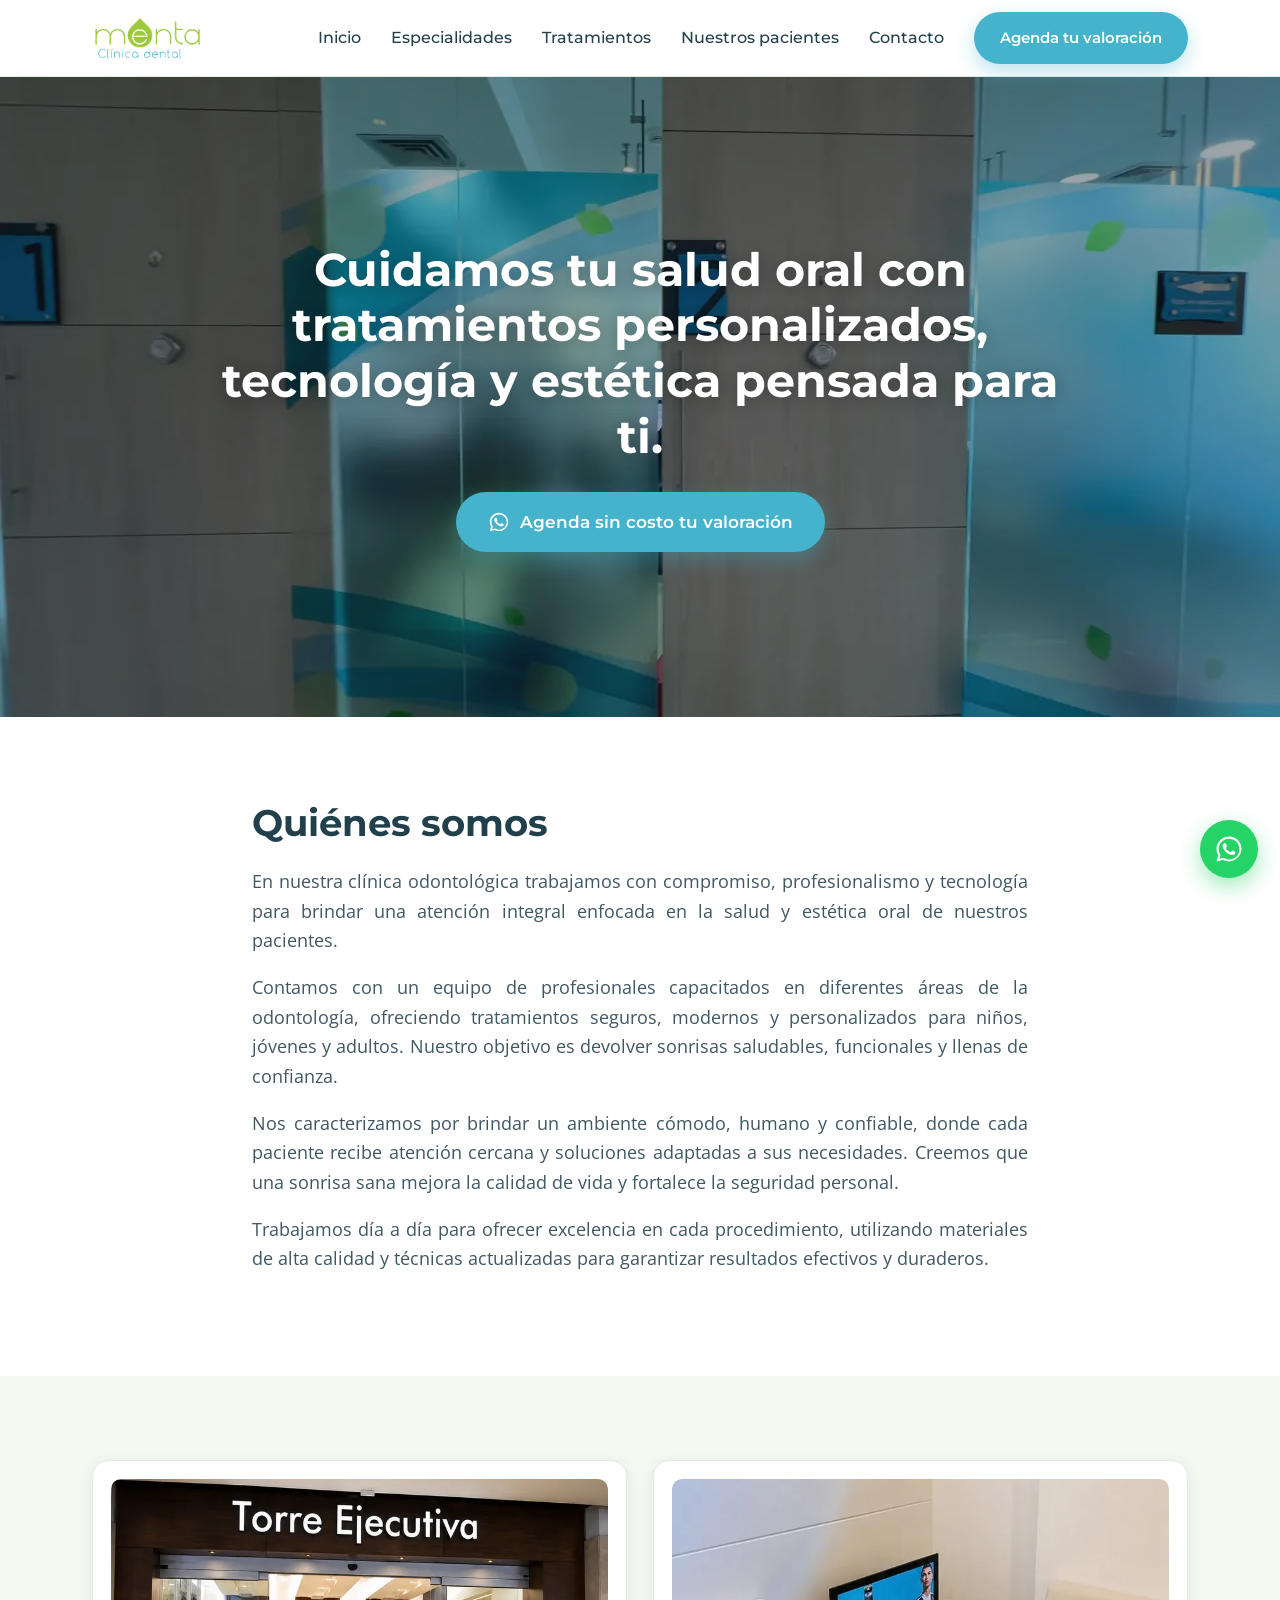
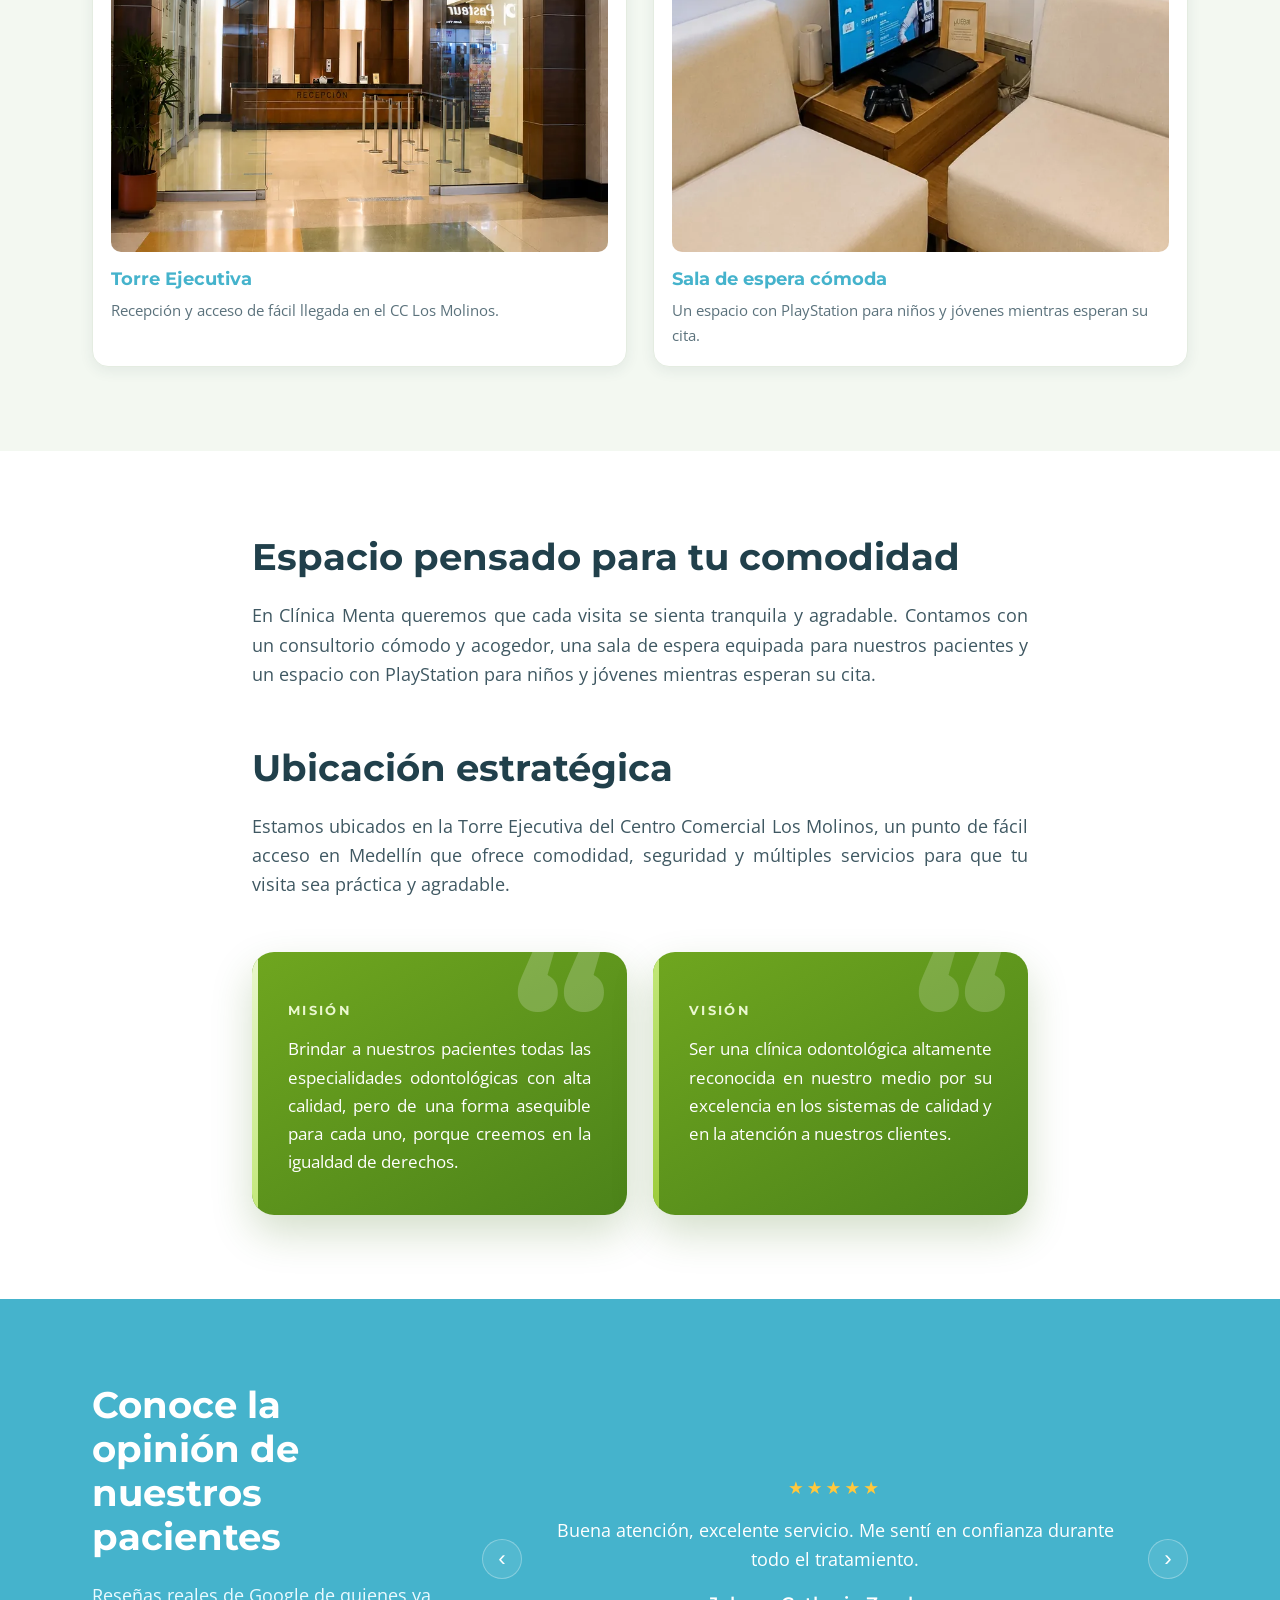
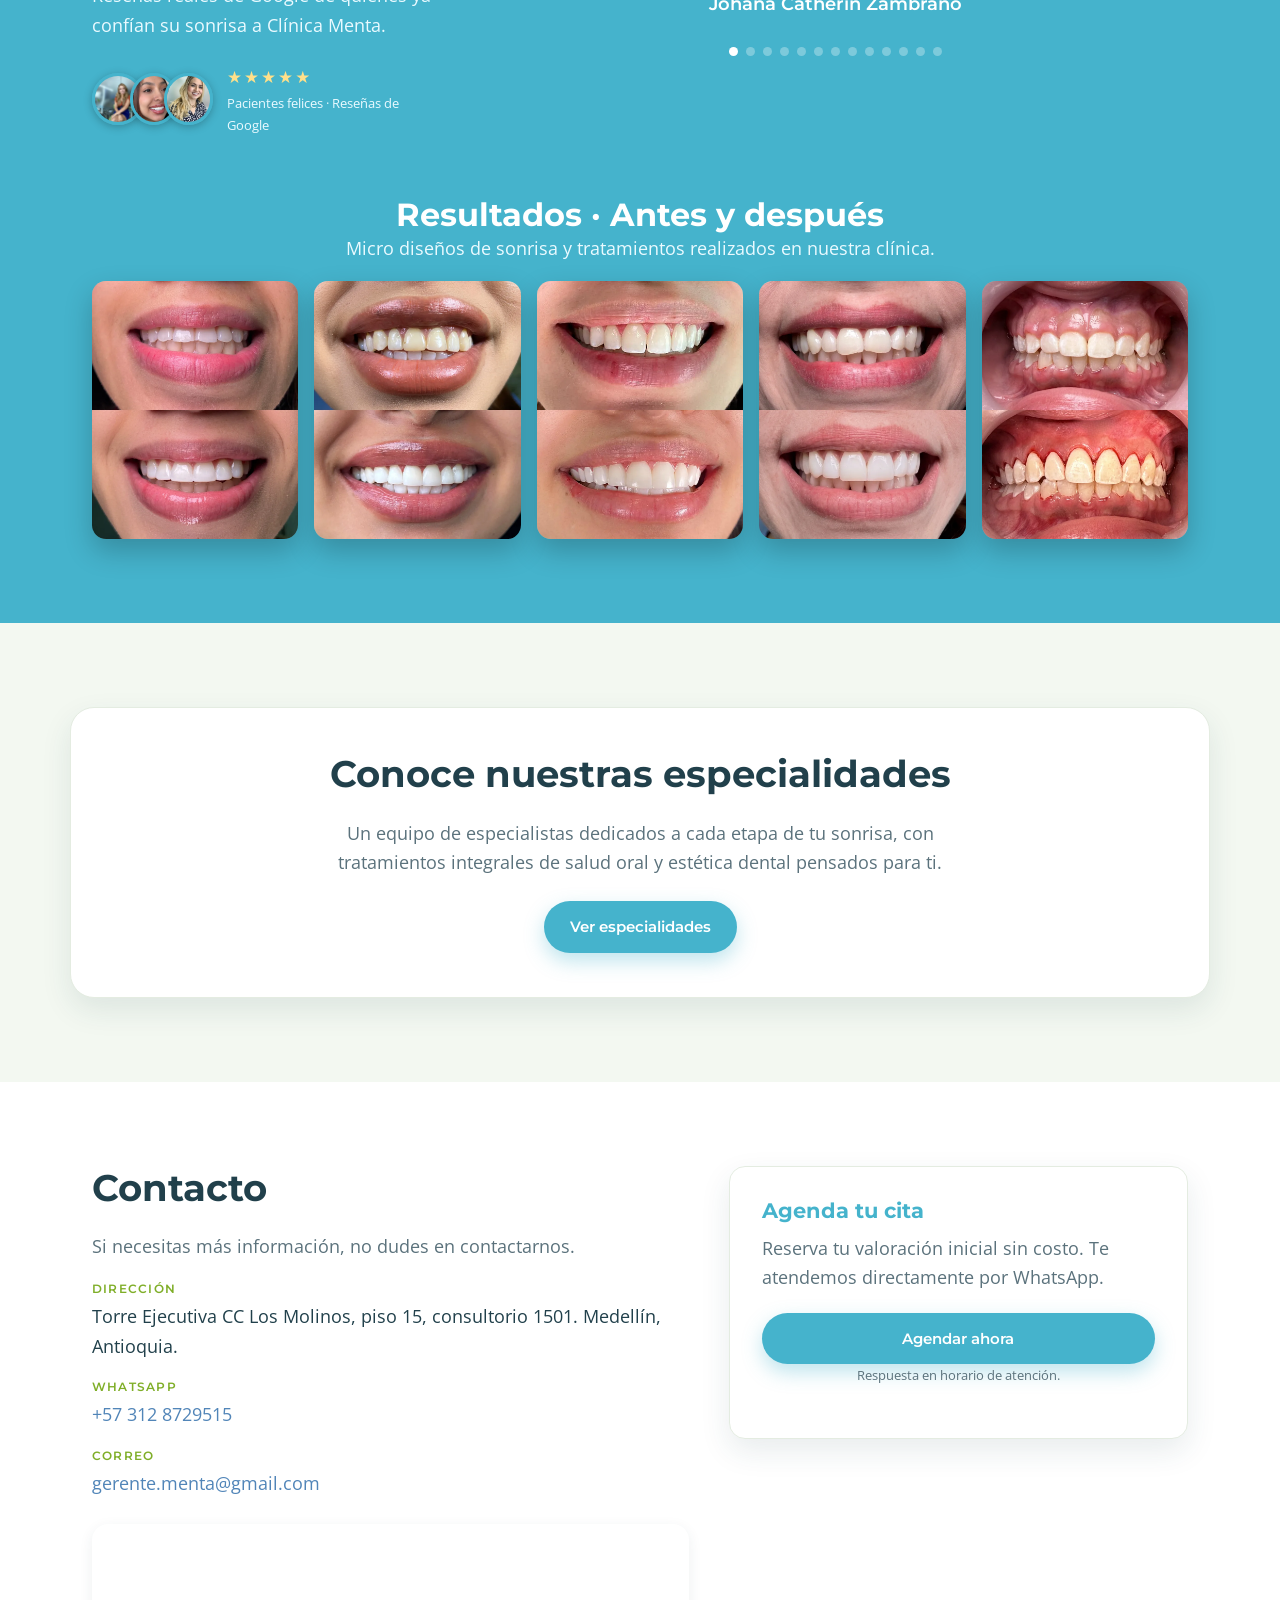
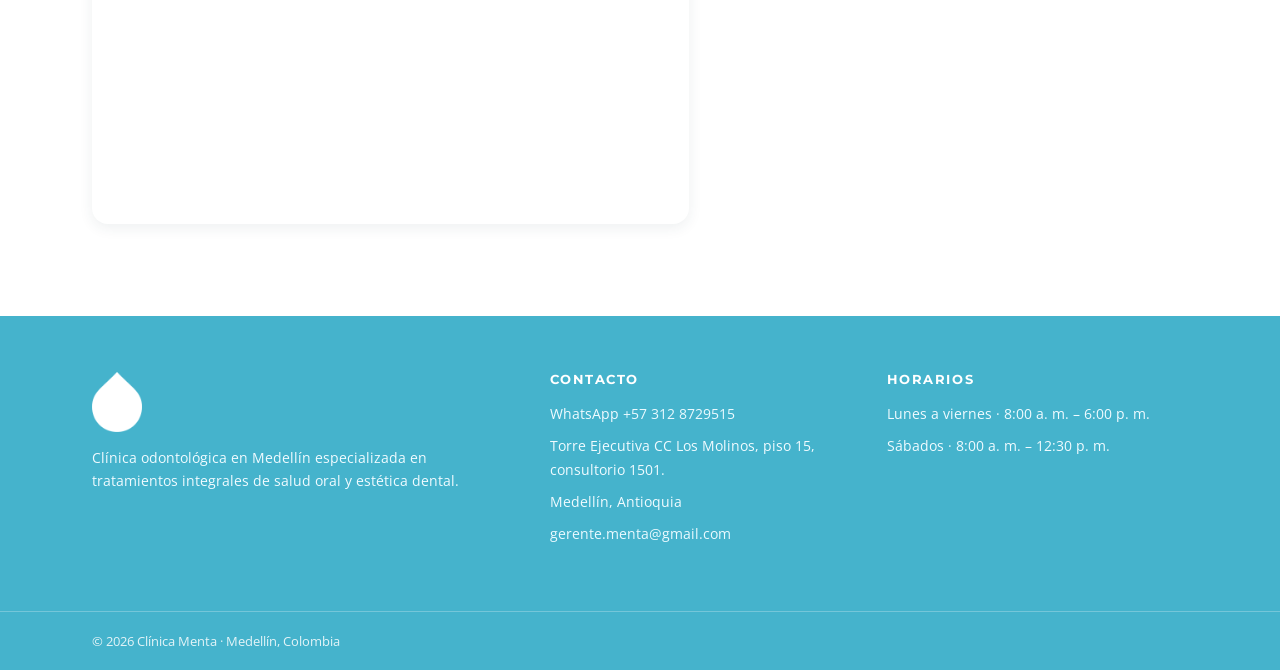
==== index.html @ 6710e0c3 "add" ====
<!DOCTYPE html>
<html lang="es">
<head>
  <meta charset="UTF-8" />
  <meta name="viewport" content="width=device-width, initial-scale=1" />
  <title>Clínica Menta · Odontología integral en Medellín</title>
  <meta name="description" content="Clínica odontológica en Medellín especializada en tratamientos integrales de salud oral y estética dental. Agenda sin costo tu valoración." />
  <meta name="theme-color" content="#ffffff" />

  <link rel="icon" type="image/png" href="assets/img/favicon.png" />
  <link rel="preconnect" href="https://fonts.googleapis.com" />
  <link rel="preconnect" href="https://fonts.gstatic.com" crossorigin />
  <link href="https://fonts.googleapis.com/css2?family=Montserrat:wght@400;500;600;700;800&family=Open+Sans:wght@400;500;600&display=swap" rel="stylesheet" />
  <link rel="stylesheet" href="assets/css/styles.css?v=9" />
</head>
<body data-theme="light">
  <a class="skip-link" href="#contenido">Saltar al contenido</a>

  <!-- ===== Header (blanco) ===== -->
  <header class="header" id="inicio">
    <div class="container header__bar">
      <a class="header__logo" href="index.html#inicio" aria-label="Clínica Menta, inicio">
        <img src="assets/img/logo-menta.webp" alt="Clínica Menta" width="160" height="66" />
      </a>

      <nav class="nav" id="nav" aria-label="Navegación principal">
        <a href="index.html#inicio">Inicio</a>
        <a href="servicios.html">Especialidades</a>
        <a href="servicios.html#tratamientos">Tratamientos</a>
        <a href="index.html#pacientes">Nuestros pacientes</a>
        <a href="index.html#contacto">Contacto</a>
      </nav>

      <a class="btn btn--cta header__cta" href="https://wa.link/eql0i4" target="_blank" rel="noopener">
        Agenda tu valoración
      </a>

      <button class="nav-toggle" id="nav-toggle" type="button" aria-expanded="false" aria-controls="nav" aria-label="Abrir menú">
        <span></span><span></span><span></span>
      </button>
    </div>
  </header>

  <main id="contenido">
    <!-- ===== Hero ===== -->
    <section class="hero">
      <!-- Video propio de la clínica (fondo). El degradado queda como respaldo mientras carga. -->
      <div class="hero__placeholder" aria-hidden="true">
        <span class="bubble"></span><span class="bubble"></span><span class="bubble"></span>
        <span class="bubble"></span><span class="bubble"></span>
      </div>
      <video class="hero__media" autoplay muted loop playsinline aria-hidden="true" poster="assets/img/hero-poster.webp">
        <source src="assets/img/hero.mp4" type="video/mp4" />
      </video>

      <div class="hero__overlay"></div>
      <div class="container hero__content">
        <h1 class="hero__title">Cuidamos tu salud oral con tratamientos personalizados, tecnología y estética pensada para ti.</h1>
        <a class="btn btn--cta btn--lg" href="https://wa.link/eql0i4" target="_blank" rel="noopener">
          <svg class="ico-wpp" viewBox="0 0 32 32" width="22" height="22" aria-hidden="true" fill="currentColor"><path d="M16.004 2.667c-7.36 0-13.337 5.977-13.337 13.337 0 2.352.616 4.652 1.785 6.677L2.667 29.333l6.83-1.79a13.27 13.27 0 0 0 6.507 1.658h.005c7.36 0 13.337-5.977 13.337-13.337 0-3.563-1.388-6.913-3.908-9.434a13.25 13.25 0 0 0-9.434-3.763zm0 24.448h-.004a11.07 11.07 0 0 1-5.638-1.544l-.404-.24-4.053 1.063 1.082-3.95-.263-.42a11.03 11.03 0 0 1-1.69-5.886c0-6.117 4.978-11.094 11.099-11.094a11.02 11.02 0 0 1 7.842 3.252 11.02 11.02 0 0 1 3.249 7.846c0 6.118-4.978 11.094-11.097 11.094zm6.085-8.31c-.333-.167-1.973-.974-2.279-1.085-.305-.111-.528-.167-.75.167-.222.333-.861 1.085-1.056 1.307-.194.222-.389.25-.722.083-.333-.167-1.408-.519-2.682-1.655-.991-.884-1.66-1.976-1.855-2.309-.194-.333-.021-.513.146-.679.15-.149.333-.389.5-.583.166-.195.222-.334.333-.556.111-.222.056-.417-.028-.583-.083-.167-.75-1.808-1.027-2.475-.27-.649-.545-.561-.75-.572l-.639-.011c-.222 0-.583.083-.889.417-.305.333-1.166 1.139-1.166 2.78 0 1.64 1.194 3.224 1.36 3.446.167.222 2.35 3.587 5.692 5.03.795.344 1.416.549 1.9.703.798.254 1.524.218 2.099.132.64-.096 1.973-.806 2.251-1.585.278-.78.278-1.448.194-1.587-.083-.139-.305-.222-.638-.389z"/></svg>
          Agenda sin costo tu valoración
        </a>
      </div>
    </section>

    <!-- ===== Quiénes somos ===== -->
    <section class="section" id="nosotros">
      <div class="container narrow reveal">
        <h2 class="section__title">Quiénes somos</h2>
        <p>En nuestra clínica odontológica trabajamos con compromiso, profesionalismo y tecnología para brindar una atención integral enfocada en la salud y estética oral de nuestros pacientes.</p>
        <p>Contamos con un equipo de profesionales capacitados en diferentes áreas de la odontología, ofreciendo tratamientos seguros, modernos y personalizados para niños, jóvenes y adultos. Nuestro objetivo es devolver sonrisas saludables, funcionales y llenas de confianza.</p>
        <p>Nos caracterizamos por brindar un ambiente cómodo, humano y confiable, donde cada paciente recibe atención cercana y soluciones adaptadas a sus necesidades. Creemos que una sonrisa sana mejora la calidad de vida y fortalece la seguridad personal.</p>
        <p>Trabajamos día a día para ofrecer excelencia en cada procedimiento, utilizando materiales de alta calidad y técnicas actualizadas para garantizar resultados efectivos y duraderos.</p>
      </div>
    </section>

    <!-- ===== Comodidades ===== -->
    <section class="section section--muted">
      <div class="container">
        <!-- 2 fotos del espacio -->
        <ul class="clinic-photos reveal">
          <li class="clinic-photo">
            <div class="clinic-photo__img"><img src="assets/img/espacio/espacio-1.webp" alt="Recepción de la Torre Ejecutiva, CC Los Molinos" loading="lazy" width="800" height="1000" /></div>
            <h3 class="clinic-photo__title">Torre Ejecutiva</h3>
            <p>Recepción y acceso de fácil llegada en el CC Los Molinos.</p>
          </li>
          <li class="clinic-photo">
            <div class="clinic-photo__img"><img src="assets/img/espacio/espacio-2.webp" alt="Sala de espera con PlayStation en Clínica Menta" loading="lazy" width="800" height="1000" /></div>
            <h3 class="clinic-photo__title">Sala de espera cómoda</h3>
            <p>Un espacio con PlayStation para niños y jóvenes mientras esperan su cita.</p>
          </li>
        </ul>
      </div>
    </section>

    <!-- ===== Espacio · Ubicación · Misión / Visión ===== -->
    <section class="section">
      <div class="container narrow reveal">
        <h2 class="section__title">Espacio pensado para tu comodidad</h2>
        <p>En Clínica Menta queremos que cada visita se sienta tranquila y agradable. Contamos con un consultorio cómodo y acogedor, una sala de espera equipada para nuestros pacientes y un espacio con PlayStation para niños y jóvenes mientras esperan su cita.</p>

        <h2 class="section__title section__title--mt">Ubicación estratégica</h2>
        <p>Estamos ubicados en la Torre Ejecutiva del Centro Comercial Los Molinos, un punto de fácil acceso en Medellín que ofrece comodidad, seguridad y múltiples servicios para que tu visita sea práctica y agradable.</p>
      </div>

      <div class="container narrow">
        <div class="purpose">
          <article class="purpose__card purpose__card--mission reveal">
            <span class="purpose__glyph" aria-hidden="true">“</span>
            <span class="purpose__kicker">Misión</span>
            <p>Brindar a nuestros pacientes todas las especialidades odontológicas con alta calidad, pero de una forma asequible para cada uno, porque creemos en la igualdad de derechos.</p>
          </article>
          <article class="purpose__card purpose__card--vision reveal">
            <span class="purpose__glyph" aria-hidden="true">“</span>
            <span class="purpose__kicker">Visión</span>
            <p>Ser una clínica odontológica altamente reconocida en nuestro medio por su excelencia en los sistemas de calidad y en la atención a nuestros clientes.</p>
          </article>
        </div>
      </div>
    </section>

    <!-- ===== Testimonios ===== -->
    <section class="section section--dark" id="pacientes">
      <div class="container testimonials">
        <div class="testimonials__intro reveal">
          <h2 class="section__title section__title--light">Conoce la opinión de nuestros pacientes</h2>
          <p class="testimonials__sub">Reseñas reales de Google de quienes ya confían su sonrisa a Clínica Menta.</p>
          <div class="reviews">
            <div class="reviews__avatars">
              <img src="assets/img/pacientes/paciente-1.webp" alt="Paciente de Clínica Menta" loading="lazy" width="52" height="52" />
              <img src="assets/img/pacientes/paciente-2.webp" alt="Paciente de Clínica Menta" loading="lazy" width="52" height="52" />
              <img src="assets/img/pacientes/paciente-3.webp" alt="Paciente de Clínica Menta" loading="lazy" width="52" height="52" />
            </div>
            <div class="reviews__meta">
              <span class="reviews__stars" aria-label="5 de 5 estrellas">★★★★★</span>
              <span class="reviews__label">Pacientes felices · Reseñas de Google</span>
            </div>
          </div>
        </div>

        <div class="slider" id="slider">
          <button class="slider__nav slider__nav--prev" type="button" aria-label="Testimonio anterior">‹</button>
          <div class="slider__track" id="slider-track">
            <figure class="quote"><div class="quote__stars" aria-label="5 de 5 estrellas">★★★★★</div><blockquote>Buena atención, excelente servicio. Me sentí en confianza durante todo el tratamiento.</blockquote><figcaption>Johana Catherin Zambrano</figcaption></figure>
            <figure class="quote"><div class="quote__stars" aria-label="5 de 5 estrellas">★★★★★</div><blockquote>Profesionales muy capacitados y un espacio cómodo. Recomendados al cien por ciento.</blockquote><figcaption>Andrés Felipe Ríos</figcaption></figure>
            <figure class="quote"><div class="quote__stars" aria-label="5 de 5 estrellas">★★★★★</div><blockquote>Me explicaron cada paso de mi tratamiento. Salí feliz con mi sonrisa.</blockquote><figcaption>Daniela Restrepo</figcaption></figure>
            <figure class="quote"><div class="quote__stars" aria-label="5 de 5 estrellas">★★★★★</div><blockquote>La doctora fue muy paciente con mi hijo. Volvió contento y sin miedo al odontólogo.</blockquote><figcaption>Carolina Gómez</figcaption></figure>
            <figure class="quote"><div class="quote__stars" aria-label="5 de 5 estrellas">★★★★★</div><blockquote>Excelente trato desde la recepción. Las instalaciones son modernas y muy limpias.</blockquote><figcaption>Juan David Marín</figcaption></figure>
            <figure class="quote"><div class="quote__stars" aria-label="5 de 5 estrellas">★★★★★</div><blockquote>Mi ortodoncia va perfecta. Siempre me resuelven todas las dudas con amabilidad.</blockquote><figcaption>Valentina Ospina</figcaption></figure>
            <figure class="quote"><div class="quote__stars" aria-label="5 de 5 estrellas">★★★★★</div><blockquote>Llegué con dolor y me atendieron el mismo día. Profesionalismo y calidez humana.</blockquote><figcaption>Santiago Vélez</figcaption></figure>
            <figure class="quote"><div class="quote__stars" aria-label="5 de 5 estrellas">★★★★★</div><blockquote>El diseño de sonrisa superó mis expectativas. Resultados naturales y bonitos.</blockquote><figcaption>Laura Mejía</figcaption></figure>
            <figure class="quote"><div class="quote__stars" aria-label="5 de 5 estrellas">★★★★★</div><blockquote>Honestos con el diagnóstico y los precios. Se nota que les importa el paciente.</blockquote><figcaption>Camilo Arango</figcaption></figure>
            <figure class="quote"><div class="quote__stars" aria-label="5 de 5 estrellas">★★★★★</div><blockquote>La sala de espera con PlayStation fue un alivio para mis niños. Gran detalle.</blockquote><figcaption>Paola Henao</figcaption></figure>
            <figure class="quote"><div class="quote__stars" aria-label="5 de 5 estrellas">★★★★★</div><blockquote>Me hicieron una endodoncia sin dolor. Quedé sorprendido con la tecnología.</blockquote><figcaption>Felipe Cardona</figcaption></figure>
            <figure class="quote"><div class="quote__stars" aria-label="5 de 5 estrellas">★★★★★</div><blockquote>Ubicación muy fácil de llegar y todo en un solo lugar, incluida la radiografía.</blockquote><figcaption>Natalia Quiceno</figcaption></figure>
            <figure class="quote"><div class="quote__stars" aria-label="5 de 5 estrellas">★★★★★</div><blockquote>Atención cercana y humana. Por fin una clínica donde no siento ansiedad.</blockquote><figcaption>Sebastián Loaiza</figcaption></figure>
          </div>
          <button class="slider__nav slider__nav--next" type="button" aria-label="Testimonio siguiente">›</button>
          <div class="slider__dots" id="slider-dots" role="tablist" aria-label="Seleccionar testimonio"></div>
        </div>
      </div>

      <!-- Antes y después · micro diseños de sonrisa -->
      <div class="container casos reveal">
        <div class="casos__head">
          <h3 class="casos__title">Resultados · Antes y después</h3>
          <p class="casos__sub">Micro diseños de sonrisa y tratamientos realizados en nuestra clínica.</p>
        </div>
        <ul class="casos__grid">
          <li><img src="assets/img/casos/caso-1.webp" alt="Antes y después de diseño de sonrisa" loading="lazy" width="800" height="1000" /></li>
          <li><img src="assets/img/casos/caso-2.webp" alt="Antes y después de diseño de sonrisa" loading="lazy" width="800" height="1000" /></li>
          <li><img src="assets/img/casos/caso-3.webp" alt="Antes y después de diseño de sonrisa" loading="lazy" width="800" height="1000" /></li>
          <li><img src="assets/img/casos/caso-4.webp" alt="Antes y después de diseño de sonrisa" loading="lazy" width="800" height="1000" /></li>
          <li><img src="assets/img/casos/frenillectomia.webp" alt="Frenillectomía y nivelación de cenit, antes y después" loading="lazy" width="800" height="1000" /></li>
        </ul>
      </div>
    </section>

    <!-- ===== Servicios (acceso a la vista) ===== -->
    <section class="section section--muted" id="servicios-cta">
      <div class="container svc-cta svc-cta--solo reveal">
        <div class="svc-cta__text">
          <h2 class="section__title">Conoce nuestras especialidades</h2>
          <p>Un equipo de especialistas dedicados a cada etapa de tu sonrisa, con tratamientos integrales de salud oral y estética dental pensados para ti.</p>
          <a class="btn btn--cta" href="servicios.html">Ver especialidades</a>
        </div>
      </div>
    </section>

    <!-- ===== Contacto ===== -->
    <section class="section" id="contacto">
      <div class="container contact">
        <div class="contact__info reveal">
          <h2 class="section__title">Contacto</h2>
          <p class="contact__lead">Si necesitas más información, no dudes en contactarnos.</p>
          <ul class="contact__list">
            <li><span>Dirección</span>Torre Ejecutiva CC Los Molinos, piso 15, consultorio 1501. Medellín, Antioquia.</li>
            <li><span>WhatsApp</span><a href="https://wa.me/573128729515" target="_blank" rel="noopener">+57 312 8729515</a></li>
            <li><span>Correo</span><a href="mailto:gerente.menta@gmail.com">gerente.menta@gmail.com</a></li>
          </ul>
          <iframe class="contact__map" title="Ubicación Clínica Menta" loading="lazy"
            src="https://www.google.com/maps?q=Centro+Comercial+Los+Molinos+Medellin&output=embed"></iframe>
        </div>

        <!-- Reemplazar el href por el enlace del software de agendamiento cuando esté listo -->
        <aside class="booking reveal">
          <h3>Agenda tu cita</h3>
          <p>Reserva tu valoración inicial sin costo. Te atendemos directamente por WhatsApp.</p>
          <a class="btn btn--cta btn--block" href="https://wa.link/eql0i4" target="_blank" rel="noopener">Agendar ahora</a>
          <p class="booking__note">Respuesta en horario de atención.</p>
        </aside>
      </div>
    </section>
  </main>

  <!-- ===== Footer ===== -->
  <footer class="footer">
    <div class="container footer__grid">
      <div class="footer__brand">
        <img src="assets/img/logo-gota.webp" alt="Clínica Menta" width="50" height="60" />
        <p>Clínica odontológica en Medellín especializada en tratamientos integrales de salud oral y estética dental.</p>
      </div>
      <div class="footer__col">
        <h4>Contacto</h4>
        <p>WhatsApp <a href="https://wa.me/573128729515" target="_blank" rel="noopener">+57 312 8729515</a></p>
        <p>Torre Ejecutiva CC Los Molinos, piso 15, consultorio 1501.</p>
        <p>Medellín, Antioquia</p>
        <p><a href="mailto:gerente.menta@gmail.com">gerente.menta@gmail.com</a></p>
      </div>
      <div class="footer__col">
        <h4>Horarios</h4>
        <p>Lunes a viernes · 8:00 a. m. – 6:00 p. m.</p>
        <p>Sábados · 8:00 a. m. – 12:30 p. m.</p>
      </div>
    </div>
    <div class="footer__bottom">
      <div class="container">© <span id="year"></span> Clínica Menta · Medellín, Colombia</div>
    </div>
  </footer>

  <!-- Botón flotante WhatsApp -->
  <a class="wpp-float" href="https://wa.me/573128729515" target="_blank" rel="noopener" aria-label="Escríbenos por WhatsApp">
    <svg viewBox="0 0 32 32" width="30" height="30" aria-hidden="true" fill="currentColor"><path d="M16.004 2.667c-7.36 0-13.337 5.977-13.337 13.337 0 2.352.616 4.652 1.785 6.677L2.667 29.333l6.83-1.79a13.27 13.27 0 0 0 6.507 1.658h.005c7.36 0 13.337-5.977 13.337-13.337 0-3.563-1.388-6.913-3.908-9.434a13.25 13.25 0 0 0-9.434-3.763zm0 24.448h-.004a11.07 11.07 0 0 1-5.638-1.544l-.404-.24-4.053 1.063 1.082-3.95-.263-.42a11.03 11.03 0 0 1-1.69-5.886c0-6.117 4.978-11.094 11.099-11.094a11.02 11.02 0 0 1 7.842 3.252 11.02 11.02 0 0 1 3.249 7.846c0 6.118-4.978 11.094-11.097 11.094zm6.085-8.31c-.333-.167-1.973-.974-2.279-1.085-.305-.111-.528-.167-.75.167-.222.333-.861 1.085-1.056 1.307-.194.222-.389.25-.722.083-.333-.167-1.408-.519-2.682-1.655-.991-.884-1.66-1.976-1.855-2.309-.194-.333-.021-.513.146-.679.15-.149.333-.389.5-.583.166-.195.222-.334.333-.556.111-.222.056-.417-.028-.583-.083-.167-.75-1.808-1.027-2.475-.27-.649-.545-.561-.75-.572l-.639-.011c-.222 0-.583.083-.889.417-.305.333-1.166 1.139-1.166 2.78 0 1.64 1.194 3.224 1.36 3.446.167.222 2.35 3.587 5.692 5.03.795.344 1.416.549 1.9.703.798.254 1.524.218 2.099.132.64-.096 1.973-.806 2.251-1.585.278-.78.278-1.448.194-1.587-.083-.139-.305-.222-.638-.389z"/></svg>
  </a>

  <script src="assets/js/main.js?v=5" defer></script>
</body>
</html>
---- assets/css/styles.css ----
/* ============================================================
   Clínica Menta — hoja de estilos
   1. Tokens / variables      4. Layout y secciones
   2. Base y tipografía       5. Componentes
   3. Header + temas          6. Responsive
   ============================================================ */

/* ---------- 1. Tokens ---------- */
:root {
  --green: #9ccb3b;
  --green-dark: #7fae28;
  --cyan: #45b3cc;
  --blue: #5185b8;
  --white: #ffffff;

  --ink: #21404b;          /* texto principal */
  --ink-soft: #5b727c;     /* texto secundario */
  --bg: #ffffff;
  --bg-muted: #f3f8f1;     /* verde muy claro */
  --bg-dark: #1c2b33;      /* secciones oscuras */
  --border: #e4ece1;

  --radius: 16px;
  --radius-sm: 10px;
  --shadow: 0 12px 30px rgba(33, 64, 75, .10);
  --shadow-sm: 0 4px 14px rgba(33, 64, 75, .08);
  --container: 1140px;
  --header-h: 76px;

  --font-display: "Montserrat", system-ui, sans-serif;
  --font-body: "Open Sans", system-ui, sans-serif;
}

/* ---------- 2. Base ---------- */
*, *::before, *::after { box-sizing: border-box; }

html { scroll-behavior: smooth; scroll-padding-top: var(--header-h); }

body {
  margin: 0;
  font-family: var(--font-body);
  font-size: 17.5px;
  color: var(--ink);
  background: var(--bg);
  line-height: 1.68;
  -webkit-font-smoothing: antialiased;
}

img { max-width: 100%; display: block; }
a { color: inherit; }

/* Feedback táctil sin retardo + foco visible para teclado */
.btn, a, button { touch-action: manipulation; -webkit-tap-highlight-color: rgba(69,179,204,.2); }
:focus-visible { outline: 3px solid var(--cyan); outline-offset: 2px; border-radius: 4px; }

/* Skip link */
.skip-link {
  position: absolute; left: 12px; top: -60px; z-index: 200;
  background: var(--cyan); color: #fff; padding: 10px 16px; border-radius: 8px;
  font-family: var(--font-display); font-weight: 600; text-decoration: none;
  transition: top .2s ease;
}
.skip-link:focus { top: 12px; }

h1, h2, h3, h4 { font-family: var(--font-display); line-height: 1.2; margin: 0; color: var(--ink); }

.container { width: 100%; max-width: var(--container); margin-inline: auto; padding-inline: 22px; }
.narrow { max-width: 820px; }
.center { text-align: center; }

/* ---------- 3. Header + temas ---------- */
.header {
  position: sticky; top: 0; z-index: 100;
  background: var(--bg);
  border-bottom: 1px solid var(--border);
  transition: background .3s ease, border-color .3s ease;
}
.header__bar { display: flex; align-items: center; gap: 24px; height: var(--header-h); }
.header__logo img { height: 46px; width: auto; transition: filter .3s ease; }

.nav { display: flex; gap: 26px; margin-left: auto; }
.nav a {
  font-family: var(--font-display);
  font-weight: 500; font-size: 1.02rem; text-decoration: none;
  color: var(--ink); padding: 6px 2px; position: relative;
  transition: color .2s ease;
}
.nav a::after {
  content: ""; position: absolute; left: 0; bottom: -2px; height: 2px; width: 0;
  background: var(--green); transition: width .25s ease;
}
.nav a:hover::after, .nav a:focus-visible::after { width: 100%; }

.header__cta { margin-left: 4px; }

/* Tema CYAN */
body[data-theme="cyan"] .header { background: var(--cyan); border-color: rgba(255,255,255,.25); }
/* Tema AZUL */
body[data-theme="blue"] .header { background: var(--blue); border-color: rgba(255,255,255,.25); }
/* Texto e imagen en headers de color */
body[data-theme="cyan"] .nav a,
body[data-theme="blue"] .nav a { color: #fff; }
body[data-theme="cyan"] .nav a::after,
body[data-theme="blue"] .nav a::after { background: #fff; }
body[data-theme="cyan"] .header__logo img,
body[data-theme="blue"] .header__logo img { filter: brightness(0) invert(1); }
body[data-theme="cyan"] .nav-toggle span,
body[data-theme="blue"] .nav-toggle span { background: #fff; }
/* CTA dentro de headers de color: fondo blanco, texto de marca */
body[data-theme="cyan"] .header__cta,
body[data-theme="blue"] .header__cta { background: #fff; color: var(--cyan); }
body[data-theme="blue"] .header__cta { color: var(--blue); }

/* ---------- 4. Secciones ---------- */
.section { padding: 84px 0; }
.section--muted { background: var(--bg-muted); }
.section--dark { background: var(--cyan); color: #ffffff; }

.section__title { font-size: clamp(1.7rem, 3vw, 2.3rem); font-weight: 700; margin-bottom: 22px; text-wrap: balance; }
.section__title--mt { margin-top: 56px; }
.section__title--light { color: #fff; }
.section__lead { color: var(--ink-soft); max-width: 620px; margin: 10px auto 46px; }
.section p { margin: 0 0 18px; }
.narrow p { color: #3f5862; text-align: justify; text-justify: inter-word; hyphens: auto; }

/* ---------- 5. Componentes ---------- */

/* Botones */
.btn {
  display: inline-flex; align-items: center; justify-content: center; gap: 10px;
  font-family: var(--font-display); font-weight: 600; font-size: .95rem;
  padding: 13px 26px; border-radius: 999px; border: none; cursor: pointer;
  text-decoration: none; transition: transform .15s ease, box-shadow .2s ease, background .2s ease;
}
.btn--cta { background: var(--cyan); color: #fff; box-shadow: 0 8px 20px rgba(69,179,204,.35); }
.btn--cta:hover { background: #3aa0b8; transform: translateY(-2px); }
.btn--lg { font-size: 1.05rem; padding: 16px 32px; }
.btn--block { width: 100%; }

/* Hero */
.hero { position: relative; min-height: clamp(460px, 72vh, 640px); display: grid; overflow: hidden; }
.hero__media { position: absolute; inset: 0; width: 100%; height: 100%; object-fit: cover; z-index: 1; }
.hero__placeholder {
  position: absolute; inset: 0; z-index: 0;
  background: linear-gradient(125deg, var(--cyan) 0%, var(--green) 55%, var(--blue) 100%);
  overflow: hidden;
}
.hero__overlay { position: absolute; inset: 0; z-index: 2; background: rgba(20,40,48,.42); }
.hero__content {
  position: relative; z-index: 3; align-self: center; text-align: center;
  padding-block: 40px; display: grid; gap: 28px; justify-items: center;
}
.hero__title {
  color: #fff; font-weight: 700; font-size: clamp(1.6rem, 4vw, 2.9rem);
  max-width: 880px; text-shadow: 0 2px 16px rgba(0,0,0,.25);
}
.hero__tag {
  position: absolute; z-index: 3; top: 16px; left: 50%; transform: translateX(-50%);
  font-family: var(--font-display); font-size: .72rem; letter-spacing: .08em; text-transform: uppercase;
  color: #fff; background: rgba(0,0,0,.28); padding: 5px 14px; border-radius: 999px; backdrop-filter: blur(3px);
}
/* burbujas animadas del placeholder */
.bubble { position: absolute; bottom: -80px; border-radius: 50%; background: rgba(255,255,255,.16); animation: float linear infinite; }
.bubble:nth-child(1){ left: 12%; width: 90px; height: 90px; animation-duration: 14s; }
.bubble:nth-child(2){ left: 32%; width: 50px; height: 50px; animation-duration: 11s; animation-delay: 2s; }
.bubble:nth-child(3){ left: 54%; width: 120px; height: 120px; animation-duration: 18s; animation-delay: 1s; }
.bubble:nth-child(4){ left: 72%; width: 64px; height: 64px; animation-duration: 13s; animation-delay: 4s; }
.bubble:nth-child(5){ left: 88%; width: 38px; height: 38px; animation-duration: 9s; animation-delay: 1.5s; }
@keyframes float { to { transform: translateY(-118vh) translateX(20px); opacity: .2; } }

/* Features / comodidades */
.features { list-style: none; margin: 0; padding: 0; display: grid; gap: 26px; grid-template-columns: repeat(3, 1fr); }
.feature { background: #fff; border: 1px solid var(--border); border-radius: var(--radius); padding: 20px; box-shadow: var(--shadow-sm); text-align: center; }
.feature__photo {
  aspect-ratio: 4 / 3; border-radius: var(--radius-sm); margin-bottom: 18px;
  overflow: hidden; background: var(--bg-muted);
}
.feature__photo img { width: 100%; height: 100%; object-fit: cover; display: block; transition: transform .5s ease; }
.feature:hover .feature__photo img { transform: scale(1.05); }
.feature__title { color: var(--cyan); font-size: 1.15rem; margin-bottom: 8px; }
.feature p { color: var(--ink-soft); font-size: .94rem; margin: 0; }

/* Misión / Visión — paneles oscuros con glifo fantasma */
.purpose { display: grid; grid-template-columns: 1fr 1fr; gap: 26px; margin-top: 52px; }
.purpose__card {
  position: relative; overflow: hidden; border-radius: 22px; padding: 42px 36px 38px;
  color: #ffffff; background: linear-gradient(150deg, #6fa61f 0%, #4c831a 100%);
  box-shadow: 0 18px 40px rgba(60,110,20,.22);
  transition: transform .3s ease, box-shadow .3s ease;
}
.purpose__card::before {
  content: ""; position: absolute; left: 0; top: 0; width: 6px; height: 100%;
}
.purpose__card--mission::before { background: linear-gradient(#eaf7cf, #c3e87a); }
.purpose__card--vision::before { background: linear-gradient(#c3e87a, #9ccb3b); }
.purpose__card:hover { transform: translateY(-6px); box-shadow: 0 26px 54px rgba(60,110,20,.30); }
.purpose__glyph {
  position: absolute; top: -26px; right: 18px; font-family: var(--font-display);
  font-size: 11rem; line-height: 1; font-weight: 800; pointer-events: none;
}
.purpose__card--mission .purpose__glyph { color: rgba(255,255,255,.20); }
.purpose__card--vision .purpose__glyph { color: rgba(255,255,255,.18); }
.purpose__kicker {
  position: relative; display: inline-block; font-family: var(--font-display); font-weight: 700;
  font-size: .8rem; letter-spacing: .18em; text-transform: uppercase; margin-bottom: 14px;
}
.purpose__card--mission .purpose__kicker { color: #eaf7cf; }
.purpose__card--vision .purpose__kicker { color: #eaf7cf; }
.purpose__card p { position: relative; margin: 0; font-size: 1.04rem; line-height: 1.7; color: #ffffff; }

/* Testimonios */
.testimonials { display: grid; grid-template-columns: 340px 1fr; gap: 50px; align-items: center; }
.testimonials__sub { color: #eafaff; margin: 0; }
.slider { position: relative; overflow: hidden; }
.slider__track { display: flex; transition: transform .5s ease; }
.quote { flex: 0 0 100%; margin: 0; padding: 10px 54px; text-align: center; }
.quote__stars { color: #ffc83d; letter-spacing: 3px; font-size: 1.1rem; margin-bottom: 14px; }
.quote blockquote { margin: 0 0 16px; font-size: 1.15rem; color: #fff; line-height: 1.55; }
.quote figcaption { font-family: var(--font-display); font-weight: 600; color: #ffffff; }
.slider__nav {
  position: absolute; top: 50%; transform: translateY(-50%); z-index: 2;
  width: 40px; height: 40px; border-radius: 50%; border: 1px solid rgba(255,255,255,.3);
  background: rgba(255,255,255,.08); color: #fff; font-size: 1.4rem; cursor: pointer; line-height: 1;
  transition: background .2s ease;
}
.slider__nav:hover { background: rgba(255,255,255,.2); }
.slider__nav--prev { left: 0; }
.slider__nav--next { right: 0; }
.slider__dots { display: flex; gap: 8px; justify-content: center; margin-top: 18px; }
.slider__dots button { width: 9px; height: 9px; border-radius: 50%; border: none; background: rgba(255,255,255,.3); cursor: pointer; padding: 0; }
.slider__dots button[aria-selected="true"] { background: #ffffff; }

/* Acceso a Servicios (home) */
.svc-cta { display: grid; grid-template-columns: 1fr auto; gap: 40px; align-items: center;
  background: #fff; border: 1px solid var(--border); border-radius: 24px; padding: 44px;
  box-shadow: var(--shadow); }
.svc-cta__text { max-width: 640px; }
.svc-cta__text p { color: var(--ink-soft); margin: 0 0 24px; }
.svc-cta__art { display: grid; justify-items: center; padding: 18px 30px; border-radius: 20px;
  background: linear-gradient(150deg, var(--green), var(--cyan)); color: #fff; min-width: 160px; }
.svc-cta__count { font-family: var(--font-display); font-weight: 800; font-size: 4rem; line-height: 1; }
.svc-cta__label { font-family: var(--font-display); font-size: .8rem; letter-spacing: .14em; text-transform: uppercase; }

/* ===== Vista de servicios ===== */
.svc-hero { position: relative; overflow: hidden; padding: 86px 0 70px;
  background: var(--cyan); color: #ffffff; }
.svc-hero__bg { position: absolute; inset: 0; pointer-events: none; }
.svc-hero__bg span { position: absolute; border-radius: 50%; filter: blur(8px); opacity: .35; }
.svc-hero__bg span:nth-child(1){ width: 280px; height: 280px; background: var(--green); top: -90px; right: 8%; }
.svc-hero__bg span:nth-child(2){ width: 200px; height: 200px; background: var(--cyan); bottom: -70px; left: 12%; }
.svc-hero__bg span:nth-child(3){ width: 160px; height: 160px; background: var(--blue); top: 30%; right: 30%; opacity: .2; }
.svc-hero__content { position: relative; max-width: 720px; }
.kicker { font-family: var(--font-display); font-weight: 700; font-size: .8rem; letter-spacing: .2em;
  text-transform: uppercase; color: var(--green); }
.svc-hero .kicker { color: #eafaff; }
.svc-hero h1 { font-size: clamp(2.4rem, 6vw, 3.6rem); margin: 12px 0 18px; color: #fff; }
.svc-hero p { color: #eafaff; font-size: 1.1rem; margin: 0; max-width: 620px; }

.svc-list { padding: 80px 22px; display: grid; gap: 30px; }
.svc {
  display: grid; grid-template-columns: 1fr 1.05fr; gap: 50px; align-items: center;
  background: #fff; border: 1px solid var(--border); border-radius: 24px;
  padding: 46px; box-shadow: var(--shadow-sm); transition: box-shadow .3s ease, transform .3s ease;
}
.svc:hover { box-shadow: var(--shadow); transform: translateY(-4px); }
.svc--rev .svc__info { order: 2; }
.svc--full { grid-template-columns: 1fr; }
.svc__num { font-family: var(--font-display); font-weight: 800; font-size: 1.6rem;
  color: var(--green); display: inline-block; margin-bottom: 10px;
  background: linear-gradient(120deg, var(--green), var(--cyan)); -webkit-background-clip: text; background-clip: text; -webkit-text-fill-color: transparent; }
.svc__title { color: var(--blue); font-size: clamp(1.4rem, 2.4vw, 1.8rem); margin-bottom: 16px; }
.svc__desc { color: #44606a; margin: 0 0 14px; font-size: 1.02rem; line-height: 1.72; text-align: justify; hyphens: auto; }
.svc__desc:last-child { margin-bottom: 0; }

.svc__team { display: grid; grid-template-columns: 1fr 1fr; gap: 22px; }
.svc__team--solo { grid-template-columns: 1fr; max-width: 300px; margin-left: auto; }
.svc--rev .svc__team--solo { margin-left: 0; margin-right: auto; }

/* Tarjeta de doctor — sin recorte lateral, alineadas */
.doctor { margin: 0; }
.doctor__photo { aspect-ratio: 1 / 1; overflow: hidden; border-radius: 18px; box-shadow: var(--shadow); background: var(--bg-muted); }
.doctor__photo img { width: 100%; height: 100%; object-fit: cover; object-position: center 20%;
  display: block; transition: transform .5s ease; }
.doctor:hover .doctor__photo img { transform: scale(1.05); }
.doctor figcaption { margin-top: 14px; text-align: center; display: grid; gap: 2px; }
.doctor figcaption strong { font-family: var(--font-display); font-size: 1.02rem; color: var(--ink); }
.doctor figcaption span { font-size: .86rem; color: var(--cyan); }

/* ===== Mosaico de profesionales ===== */
.team-section { padding: 80px 22px; }
.mosaic { list-style: none; margin: 0; padding: 0; display: grid;
  grid-template-columns: repeat(auto-fill, minmax(232px, 1fr)); gap: 20px; }
.member {
  position: relative; margin: 0; border-radius: 20px; overflow: hidden;
  aspect-ratio: 4 / 5; box-shadow: var(--shadow-sm); background: var(--bg-muted);
  transition: transform .35s ease, box-shadow .35s ease;
}
.member:hover { transform: translateY(-6px); box-shadow: var(--shadow); }
.member::before {
  content: ""; position: absolute; inset: 0 0 auto 0; height: 4px; z-index: 2;
  background: linear-gradient(90deg, var(--green), var(--cyan));
  transform: scaleX(0); transform-origin: left; transition: transform .4s ease;
}
.member:hover::before { transform: scaleX(1); }
.member img { width: 100%; height: 100%; object-fit: cover; object-position: center 18%;
  display: block; transition: transform .6s ease; }
.member:hover img { transform: scale(1.07); }
.member__info {
  position: absolute; left: 0; right: 0; bottom: 0; padding: 48px 18px 18px; color: #fff;
  background: linear-gradient(to top, rgba(18,34,40,.94) 8%, rgba(18,34,40,.5) 55%, transparent);
}
.member__info strong { display: block; font-family: var(--font-display); font-weight: 700; font-size: 1.08rem; }
.member__pill { display: inline-block; margin-top: 8px; font-family: var(--font-display);
  font-size: .74rem; font-weight: 600; letter-spacing: .04em; padding: 4px 11px; border-radius: 999px;
  background: rgba(156,203,59,.22); color: #d2ea9c; }

/* CTA final servicios — recuadro azul cyan (#45b3cc), títulos verdes, texto blanco */
.svc-final { text-align: center; background: var(--cyan); color: #fff; }
.svc-final__inner { max-width: 640px; margin-inline: auto; display: grid; gap: 22px; justify-items: center; }
.svc-final .section__title--light { color: var(--green); }
.svc-final p { color: #eefbff; margin: 0; font-size: 1.08rem; }
/* Botón "Agenda sin costo" aquí: blanco con letra azul cyan */
.svc-final .btn--cta { background: #fff; color: var(--cyan); box-shadow: 0 8px 20px rgba(0,0,0,.16); }
.svc-final .btn--cta:hover { background: #eaf8fb; color: #2f93ab; }

/* Contacto */
.contact { display: grid; grid-template-columns: 1.3fr 1fr; gap: 40px; align-items: start; }
.contact__lead { color: var(--ink-soft); }
.contact__list { list-style: none; margin: 0 0 26px; padding: 0; display: grid; gap: 16px; }
.contact__list li { display: grid; gap: 2px; }
.contact__list span { font-family: var(--font-display); font-weight: 600; font-size: .78rem; letter-spacing: .1em; text-transform: uppercase; color: var(--green-dark); }
.contact__list a { color: var(--blue); text-decoration: none; }
.contact__list a:hover { text-decoration: underline; }
.contact__map { width: 100%; height: 300px; border: 0; border-radius: var(--radius); box-shadow: var(--shadow-sm); }
.booking { background: #fff; border: 1px solid var(--border); border-radius: var(--radius); padding: 32px; box-shadow: var(--shadow); position: sticky; top: 100px; }
.booking h3 { color: var(--cyan); font-size: 1.3rem; margin-bottom: 10px; }
.booking p { color: var(--ink-soft); margin: 0 0 20px; }
.booking__note { font-size: .82rem; text-align: center; margin: 14px 0 0; }

/* Footer */
.footer { background: var(--cyan); color: #f0fbff; }
.footer__grid { display: grid; grid-template-columns: 1.4fr 1fr 1fr; gap: 36px; padding: 56px 22px; }
.footer__brand img { height: 60px; width: auto; margin-bottom: 14px; filter: brightness(0) invert(1); }
.footer__brand p { font-size: .9rem; line-height: 1.6; margin: 0; }
.footer__col h4 { font-size: .8rem; letter-spacing: .12em; text-transform: uppercase; color: #ffffff; margin-bottom: 14px; }
.footer__col p { margin: 0 0 8px; font-size: .9rem; }
.footer__col a { color: #eafaff; text-decoration: none; }
.footer__col a:hover { color: #fff; text-decoration: underline; }
.footer__bottom { border-top: 1px solid rgba(255,255,255,.25); font-size: .82rem; color: rgba(255,255,255,.85); }
.footer__bottom .container { padding-block: 18px; }

/* WhatsApp flotante */
.wpp-float {
  position: fixed; bottom: 22px; right: 22px; z-index: 90;
  width: 58px; height: 58px; border-radius: 50%; background: #25d366; color: #fff;
  display: grid; place-items: center; box-shadow: 0 8px 22px rgba(37,211,102,.45);
  transition: transform .15s ease;
}
.wpp-float:hover { transform: scale(1.07); }

/* Switcher de tema (exploración) */
.theme-switch {
  position: fixed; bottom: 22px; left: 22px; z-index: 95;
  display: flex; align-items: center; gap: 10px;
  background: #fff; border: 1px solid var(--border); border-radius: 999px;
  padding: 9px 16px; box-shadow: var(--shadow); cursor: pointer; font-family: var(--font-body);
  color: var(--ink); transition: transform .15s ease;
}
.theme-switch:hover { transform: translateY(-2px); }
.theme-switch__dot { width: 16px; height: 16px; border-radius: 50%; background: var(--green); flex: none; }
.theme-switch__label { font-size: .82rem; }
.theme-switch__hint { font-size: .68rem; color: var(--ink-soft); border-left: 1px solid var(--border); padding-left: 10px; }
body[data-theme="cyan"] .theme-switch__dot { background: var(--cyan); }
body[data-theme="blue"] .theme-switch__dot { background: var(--blue); }

/* Ícono WhatsApp alineado al texto del botón */
.ico-wpp { flex: none; }

/* ===== Animaciones al hacer scroll ===== */
.reveal { opacity: 0; transform: translateY(28px); transition: opacity .7s ease, transform .7s cubic-bezier(.2,.7,.3,1); }
.reveal.is-visible { opacity: 1; transform: none; }
/* stagger en grillas */
.features .reveal:nth-child(2), .svc-list .reveal:nth-child(2) { transition-delay: .1s; }
.features .reveal:nth-child(3), .svc-list .reveal:nth-child(3) { transition-delay: .2s; }
.svc-list .reveal:nth-child(4) { transition-delay: .1s; }
.svc-list .reveal:nth-child(5) { transition-delay: .2s; }

/* Menú móvil (toggle) */
.nav-toggle { display: none; flex-direction: column; gap: 5px; background: none; border: none; cursor: pointer; padding: 8px; margin-left: auto; }
.nav-toggle span { width: 24px; height: 2px; background: var(--ink); border-radius: 2px; transition: transform .25s ease, opacity .2s ease; }

/* ---------- 6. Responsive ---------- */
@media (max-width: 900px) {
  .header__cta { display: none; }
  .nav-toggle { display: flex; }
  .nav {
    position: absolute; top: var(--header-h); left: 0; right: 0;
    flex-direction: column; gap: 0; background: var(--bg);
    border-bottom: 1px solid var(--border); box-shadow: var(--shadow);
    max-height: 0; overflow: hidden; transition: max-height .3s ease; margin: 0;
  }
  .nav.is-open { max-height: 340px; }
  .nav a { padding: 15px 22px; border-top: 1px solid var(--border); width: 100%; }
  body[data-theme="cyan"] .nav, body[data-theme="blue"] .nav { background: var(--bg); }
  body[data-theme="cyan"] .nav a, body[data-theme="blue"] .nav a { color: var(--ink); }

  .testimonials { grid-template-columns: 1fr; gap: 28px; text-align: center; }
  .contact { grid-template-columns: 1fr; }
  .booking { position: static; }

  .svc { grid-template-columns: 1fr; gap: 30px; padding: 34px; }
  .svc--rev .svc__info { order: 0; }
  .svc__team--solo, .svc--rev .svc__team--solo { max-width: 260px; margin-inline: auto; }
  .svc-cta { grid-template-columns: 1fr; text-align: center; }
  .svc-cta__art { justify-self: center; }
}

@media (max-width: 680px) {
  .section { padding: 60px 0; }
  .features { grid-template-columns: 1fr; }
  .purpose { grid-template-columns: 1fr; }
  .svc-list { padding: 56px 22px; }
  .svc__team { grid-template-columns: 1fr 1fr; }
  .footer__grid { grid-template-columns: 1fr; gap: 28px; }
  .quote { padding-inline: 30px; }
}

/* Accesibilidad: respetar reduce-motion */
/* ===== Ajustes mobile ===== */
@media (max-width: 600px) {
  body { font-size: 15.5px; }

  /* Hero */
  .hero { min-height: 66vh; }
  .hero__title { font-size: 1.3rem; line-height: 1.32; }
  .hero__content { gap: 20px; }

  /* Botón del hero "Agenda sin costo tu valoración" más pequeño y encuadrado */
  .btn { font-size: .84rem; padding: 11px 18px; }
  .btn--lg { font-size: .88rem; padding: 12px 18px; gap: 8px; line-height: 1.25; }
  .hero__content .btn--lg { max-width: 88%; }
  .ico-wpp { width: 17px; height: 17px; }

  /* Títulos y textos más chicos */
  .nav a { font-size: 1rem; }
  .section__title { font-size: 1.45rem; }
  .svc-hero h1 { font-size: 2rem; }
  .svc-hero p { font-size: 1rem; }
  .svc__title { font-size: 1.25rem; }
  .svc__desc, .narrow p, .section p { font-size: .96rem; }
  .purpose__card p { font-size: .98rem; }
  .quote blockquote { font-size: 1.02rem; }
  .member__info strong { font-size: 1rem; }
  .feature__title { font-size: 1.05rem; }
}

@media (prefers-reduced-motion: reduce) {
  html { scroll-behavior: auto; }
  .bubble { animation: none; display: none; }
  .slider__track { transition: none; }
  .reveal { opacity: 1; transform: none; transition: none; }
  .doctor__photo img, .feature__photo img, .member img, .member, .svc, .purpose__card { transition: none; }
}

/* ============================================================
   7. Componentes añadidos (actualización web menta)
   ============================================================ */

/* Fotos del espacio — 2 recuadros (tarjetas foto + texto) bajo comodidades */
.clinic-photos { list-style: none; margin: 0; padding: 0; display: grid; grid-template-columns: 1fr 1fr; gap: 26px; }
.clinic-photo { margin: 0; background: #fff; border: 1px solid var(--border); border-radius: var(--radius); padding: 18px; box-shadow: var(--shadow-sm); }
.clinic-photo__img { aspect-ratio: 4 / 3; border-radius: var(--radius-sm); overflow: hidden; background: var(--bg-muted); }
.clinic-photo__img img { width: 100%; height: 100%; object-fit: cover; transition: transform .5s ease; }
.clinic-photo:hover .clinic-photo__img img { transform: scale(1.05); }
.clinic-photo__title { color: var(--cyan); font-size: 1.15rem; margin: 16px 0 8px; }
.clinic-photo p { color: var(--ink-soft); font-size: .94rem; margin: 0; }

/* Teaser especialidades sin arte (una sola columna) */
.svc-cta--solo { grid-template-columns: 1fr; text-align: center; }
.svc-cta--solo .svc-cta__text { max-width: 680px; margin-inline: auto; }

/* Antes y después (dentro de nuestros pacientes) */
.casos { padding-top: 60px; }
.casos__head { text-align: center; max-width: 620px; margin-inline: auto; }
.casos__title { color: #fff; font-size: clamp(1.4rem, 2.6vw, 2rem); }
.casos__sub { color: #eafaff; margin: 10px auto 34px; }
.casos__grid { list-style: none; margin: 0; padding: 0; display: grid; grid-template-columns: repeat(5, 1fr); gap: 16px; }
.casos__grid li { margin: 0; border-radius: 14px; overflow: hidden; box-shadow: 0 12px 28px rgba(0,0,0,.22); background: rgba(255,255,255,.15); aspect-ratio: 4 / 5; }
.casos__grid img { width: 100%; height: 100%; object-fit: cover; transition: transform .5s ease; }
.casos__grid li:hover img { transform: scale(1.06); }

/* Reseñas de Google — cluster de pacientes */
.reviews { display: flex; align-items: center; gap: 14px; margin-top: 22px; justify-content: center; }
.reviews__avatars { display: flex; }
.reviews__avatars img { width: 52px; height: 52px; border-radius: 50%; object-fit: cover; border: 3px solid var(--cyan); margin-left: -14px; box-shadow: 0 2px 8px rgba(0,0,0,.25); }
.reviews__avatars img:first-child { margin-left: 0; }
.reviews__meta { text-align: left; }
.reviews__stars { color: #ffe08a; letter-spacing: 2px; font-size: 1.05rem; }
.reviews__label { font-size: .82rem; color: #eafaff; display: block; }

/* Teaser de especialidades — arte genérico con gota (sin número) */
.svc-cta__art img { width: 66px; height: auto; filter: brightness(0) invert(1); }

/* ===== Tratamientos (rediseño) ===== */
/* Intro con foto grande */
.tt-hero { display: grid; grid-template-columns: 1fr 1fr; gap: 44px; align-items: center;
  background: #eaf4e4; border-radius: 26px; padding: 50px; }
.tt-hero__text .kicker { color: var(--green-dark); }
.tt-hero__text h2 { color: var(--ink); font-size: clamp(1.8rem, 3.2vw, 2.6rem); margin: 14px 0 16px; line-height: 1.15; }
.tt-hero__text p { color: var(--ink-soft); margin: 0 0 26px; max-width: 460px; }
.tt-hero__img { border-radius: 20px; overflow: hidden; aspect-ratio: 4 / 3; box-shadow: var(--shadow); background: var(--bg-muted); }
.tt-hero__img img { width: 100%; height: 100%; object-fit: cover; }

/* Grid de tarjetas expandibles */
.tt-grid__title { text-align: center; font-size: clamp(1.5rem, 2.6vw, 2rem); margin: 66px 0 34px; color: var(--ink); }
.tt-grid { display: grid; grid-template-columns: repeat(4, 1fr); gap: 22px; align-items: start; }
.tt-card { background: #fff; border: 1px solid var(--border); border-radius: 18px; overflow: hidden;
  box-shadow: var(--shadow-sm); transition: box-shadow .3s ease, transform .3s ease; }
.tt-card:not([open]):hover { box-shadow: var(--shadow); transform: translateY(-4px); }
.tt-card > summary { list-style: none; cursor: pointer; display: block; }
.tt-card > summary::-webkit-details-marker { display: none; }
.tt-card__img { display: block; aspect-ratio: 4 / 3; overflow: hidden; background: var(--bg-muted); }
.tt-card__img img { width: 100%; height: 100%; object-fit: cover; transition: transform .5s ease; }
.tt-card:hover .tt-card__img img { transform: scale(1.05); }
.tt-card__body { display: block; padding: 18px 20px 20px; }
.tt-card__body strong { display: block; font-family: var(--font-display); color: var(--ink); font-size: 1.08rem; margin-bottom: 6px; }
.tt-card__desc { display: block; color: var(--ink-soft); font-size: .92rem; margin-bottom: 12px; }
.tt-card__more { display: inline-block; color: var(--green-dark); font-family: var(--font-display); font-weight: 600; font-size: .9rem; }
.tt-card[open] { grid-column: 1 / -1; box-shadow: var(--shadow); }
.tt-card[open] .tt-card__img { display: none; }
.tt-card[open] > summary { background: var(--bg-muted); }
.tt-card[open] .tt-card__body { display: flex; align-items: baseline; gap: 12px; flex-wrap: wrap; padding: 22px 26px; }
.tt-card[open] .tt-card__body strong { margin-bottom: 0; font-size: 1.25rem; color: var(--blue); }
.tt-card[open] .tt-card__desc { margin-bottom: 0; }
.tt-card[open] .tt-card__more { margin-left: auto; }
.tt-card[open] .tt-card__more::after { content: " · cerrar"; }

/* Panel de detalle */
.tt-panel { padding: 26px 26px 30px; border-top: 1px solid var(--border); }
.tt-panel__lead { color: #44606a; max-width: 720px; margin: 0 0 14px; }
.tt-panel__list { list-style: none; margin: 0 0 22px; padding: 0; display: grid; gap: 8px; max-width: 720px; }
.tt-panel__list li { position: relative; padding-left: 26px; color: #44606a; }
.tt-panel__list li::before { content: "✓"; position: absolute; left: 0; color: var(--green-dark); font-weight: 700; }
.tt-panel h4 { color: var(--ink); font-size: 1.15rem; margin: 26px 0 14px; }
.tt-panel__benefits { list-style: none; margin: 8px 0 0; padding: 0; display: grid; gap: 8px; }
.tt-panel__benefits li { position: relative; padding-left: 26px; color: #44606a; }
.tt-panel__benefits li::before { content: "✓"; position: absolute; left: 0; color: var(--green-dark); font-weight: 700; }

/* Sub-tarjetas (odontología estética) y sistemas (ortodoncia) */
.tt-sub { list-style: none; margin: 22px 0 0; padding: 0; display: grid; grid-template-columns: repeat(4, 1fr); gap: 16px; }
.tt-sub li { margin: 0; background: #fff; border: 1px solid var(--border); border-radius: 14px; overflow: hidden; box-shadow: var(--shadow-sm); }
.tt-sub__img { aspect-ratio: 4 / 3; overflow: hidden; background: var(--bg-muted); }
.tt-sub__img img { width: 100%; height: 100%; object-fit: cover; }
.tt-sub__txt { padding: 14px 16px 16px; }
.tt-sub__txt strong { display: block; font-family: var(--font-display); color: var(--ink); font-size: 1rem; margin-bottom: 4px; }
.tt-sub__txt span { color: var(--ink-soft); font-size: .86rem; }
.tt-sub--systems .tt-sub__txt dl { margin: 8px 0 0; display: grid; gap: 4px; }
.tt-sub--systems .tt-sub__txt dt { font-size: .72rem; letter-spacing: .06em; text-transform: uppercase; color: var(--green-dark); }
.tt-sub--systems .tt-sub__txt dd { margin: 0 0 6px; color: #44606a; font-size: .9rem; }

/* Bloques de tratamiento siempre visibles (blanqueamiento, sistemas ortodoncia) */
.tt-block { margin-top: 62px; }

/* Blanqueamiento — comparativa de 3 niveles */
.tt-tiers-wrap { margin-top: 30px; text-align: center; }
.tt-tiers-wrap > .kicker { color: var(--green-dark); }
.tt-tiers-wrap h4 { color: var(--ink); font-size: 1.4rem; margin: 8px 0 24px; }
.tt-tiers { display: grid; grid-template-columns: repeat(3, 1fr); gap: 18px; text-align: left; }
.tt-tier { border: 1px solid var(--border); border-radius: 16px; padding: 26px 24px; background: #fff; position: relative; }
.tt-tier--popular { border-color: var(--green); box-shadow: 0 10px 26px rgba(156,203,59,.18); }
.tt-tier__badge { position: absolute; top: -13px; left: 24px; background: var(--green); color: #fff; font-family: var(--font-display);
  font-size: .68rem; font-weight: 700; letter-spacing: .06em; text-transform: uppercase; padding: 5px 12px; border-radius: 999px; }
.tt-tier > strong { display: block; font-family: var(--font-display); font-size: 1.2rem; color: var(--ink); margin-bottom: 16px; }
.tt-tier dl { margin: 0; }
.tt-tier dt { font-size: .72rem; letter-spacing: .06em; text-transform: uppercase; color: var(--ink-soft); margin-top: 12px; }
.tt-tier dd { margin: 2px 0 0; color: var(--ink); font-weight: 500; }
.tt-tiers-wrap .btn { margin-top: 26px; }

@media (max-width: 980px) {
  .tt-grid { grid-template-columns: repeat(2, 1fr); }
  .tt-sub { grid-template-columns: repeat(2, 1fr); }
}
@media (max-width: 900px) {
  .casos__grid { grid-template-columns: repeat(3, 1fr); }
  .tt-hero { grid-template-columns: 1fr; padding: 34px; }
  .tt-tiers { grid-template-columns: 1fr; }
}
@media (max-width: 680px) {
  .clinic-photos { grid-template-columns: 1fr; }
  .casos__grid { grid-template-columns: repeat(2, 1fr); }
  .tt-grid { grid-template-columns: 1fr; }
  .tt-sub { grid-template-columns: 1fr 1fr; }
  .tt-card[open] .tt-card__more { margin-left: 0; }
}
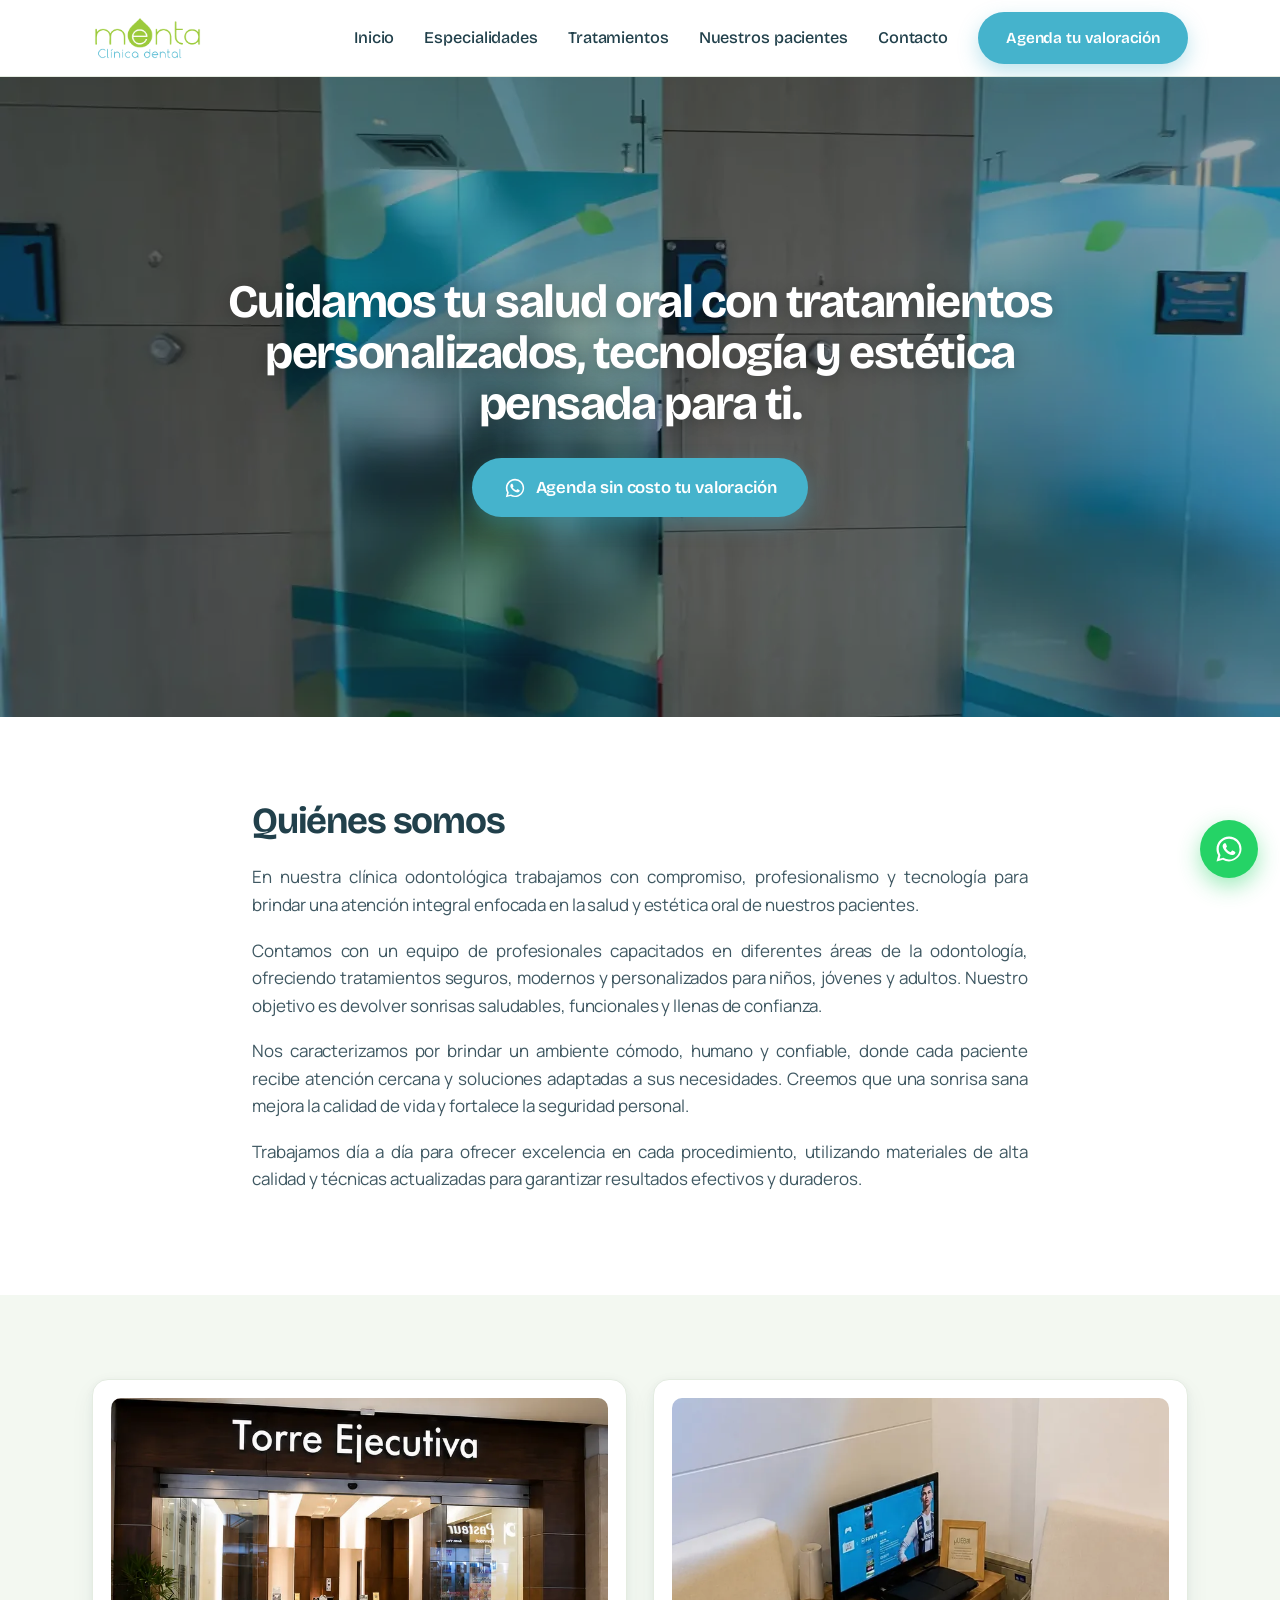
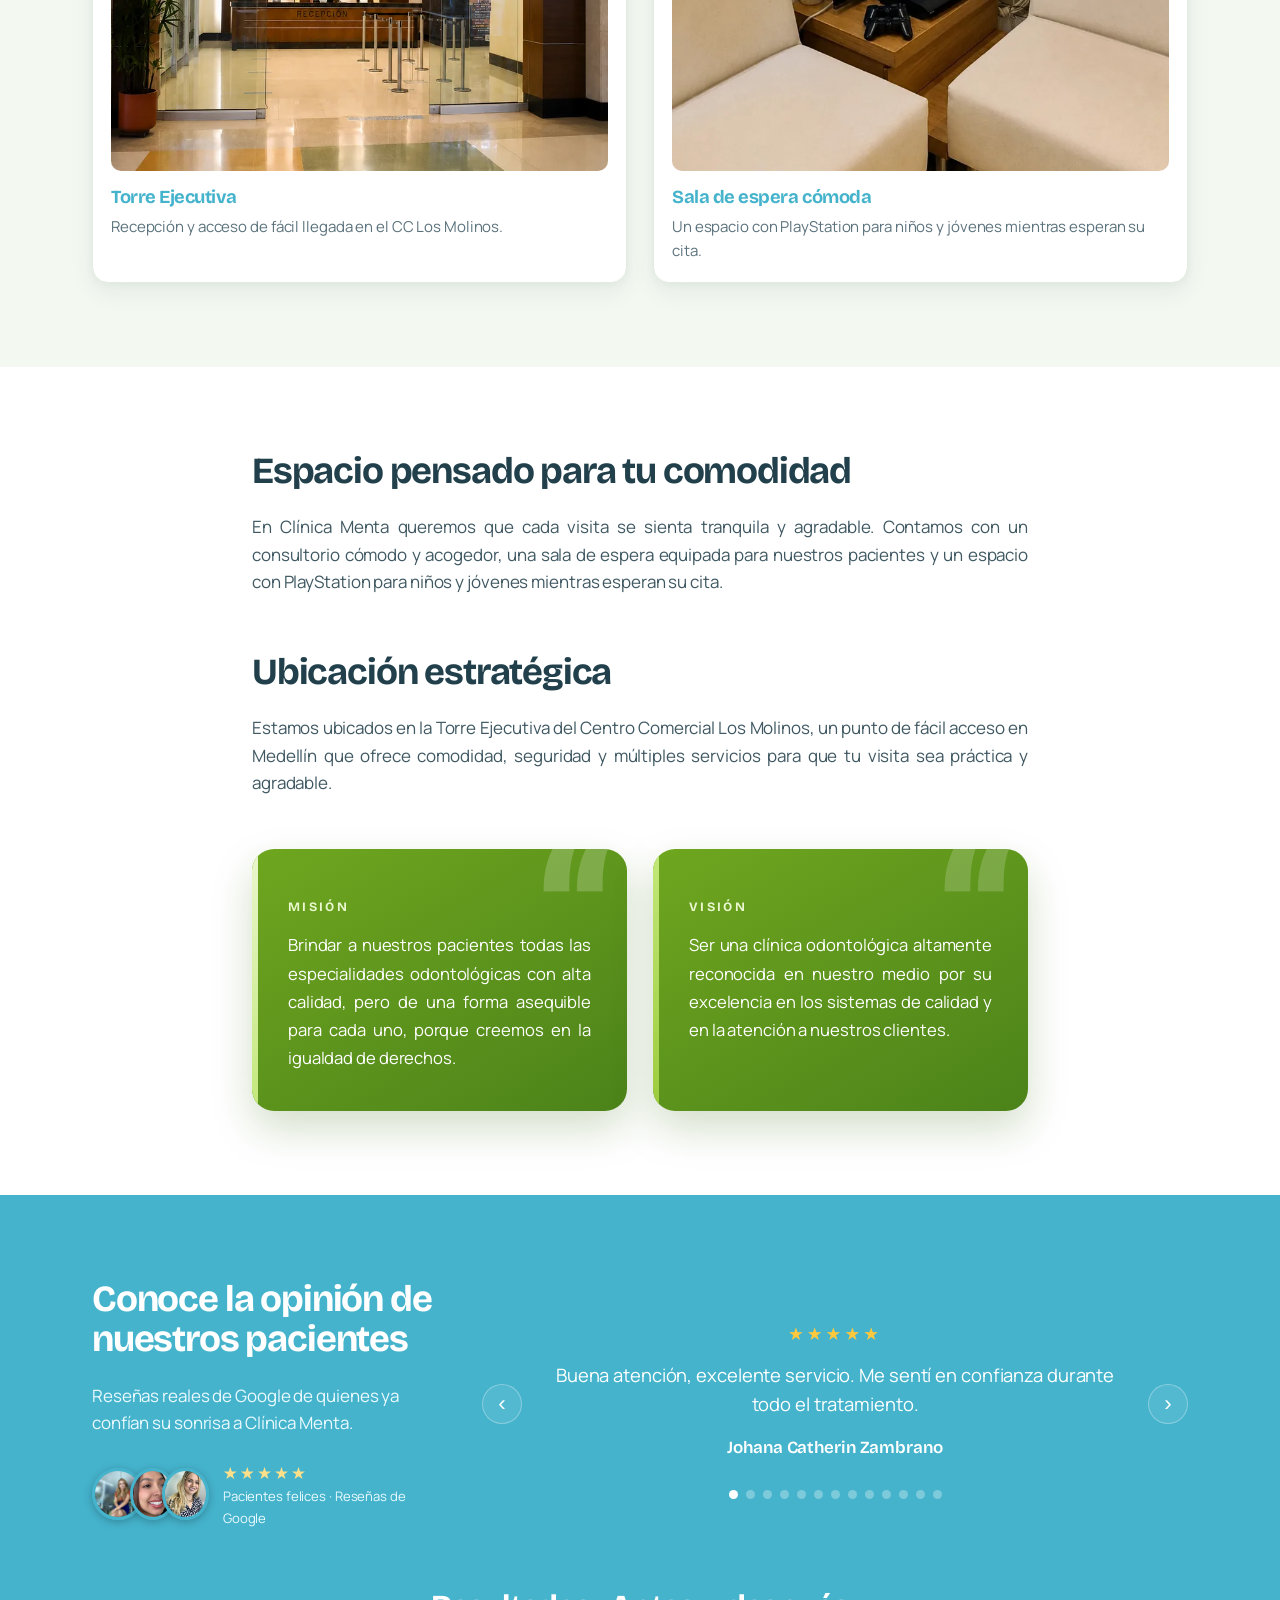
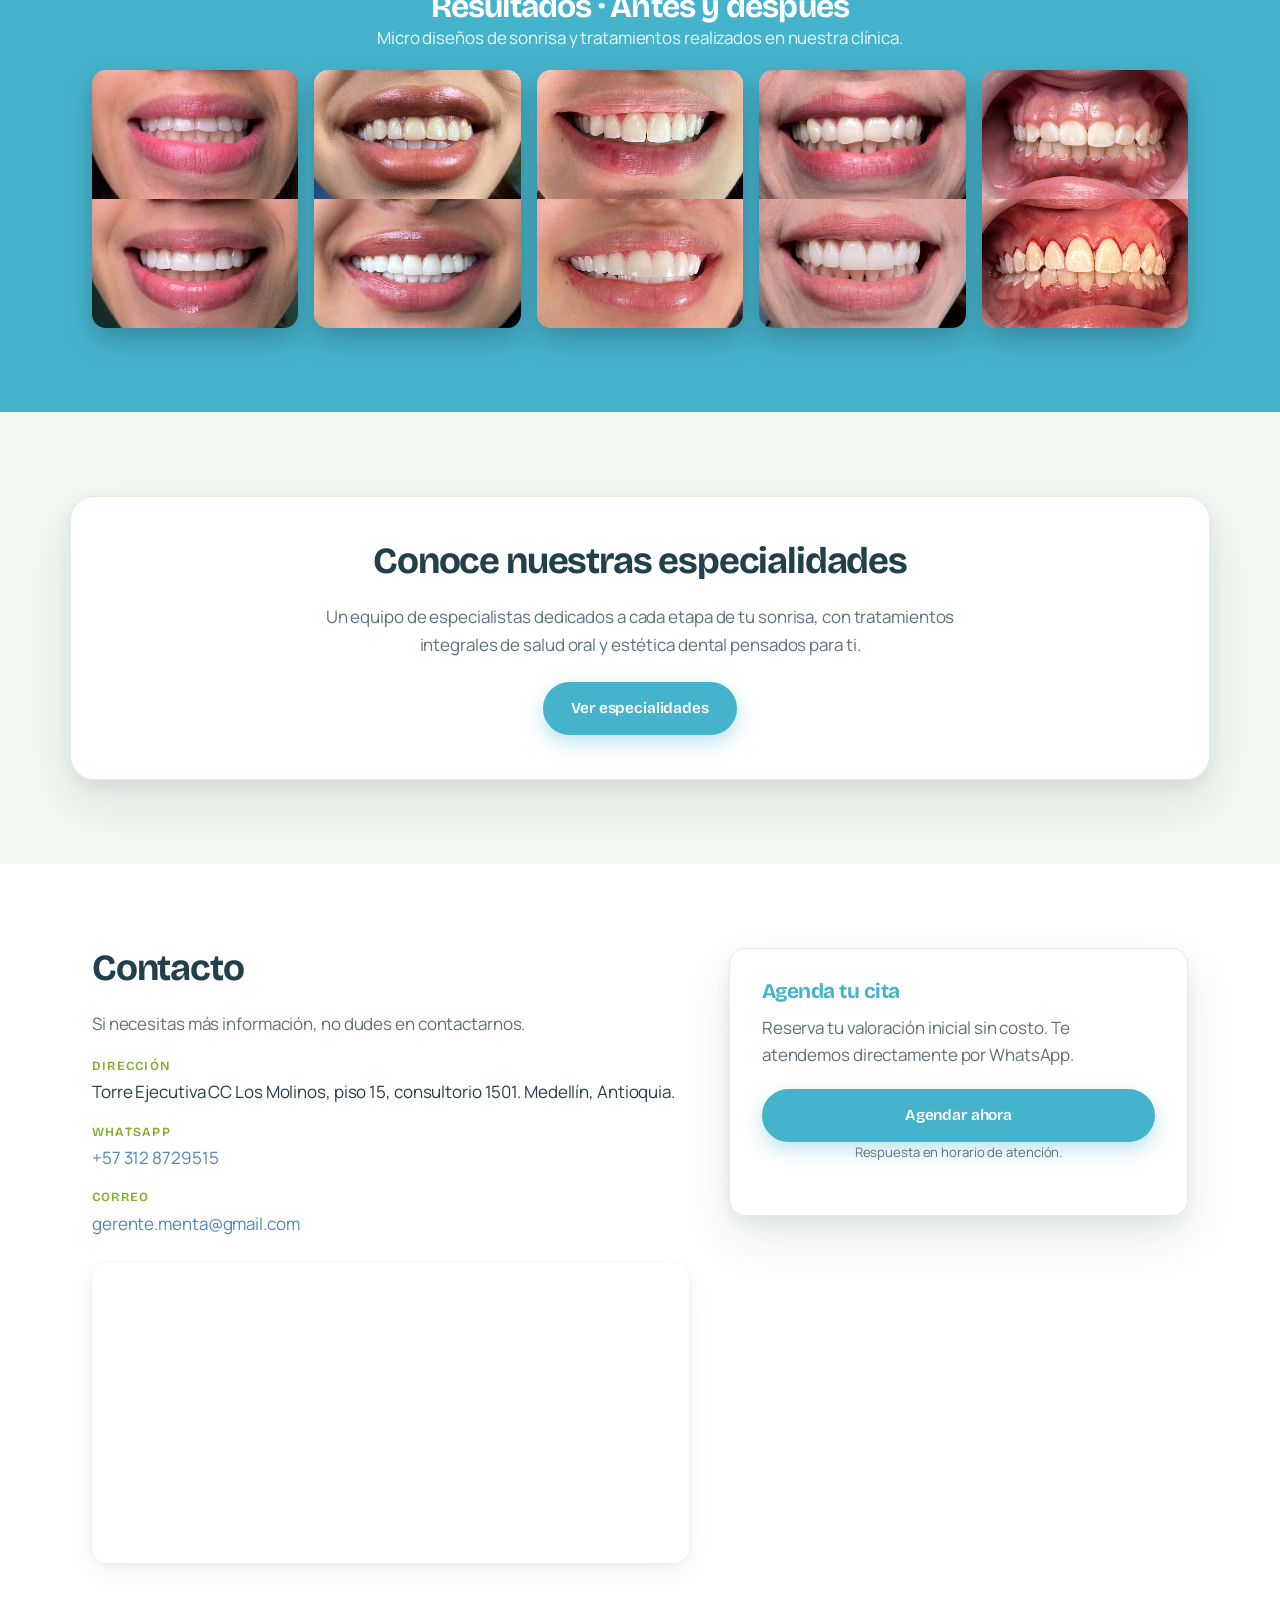
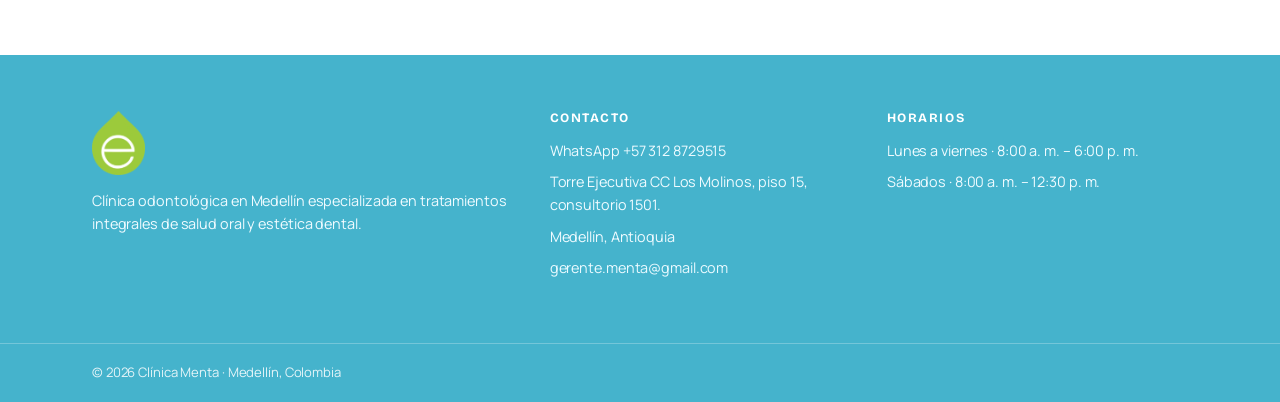
==== commit afb7b5a5: "add" ====
--- a/index.html
+++ b/index.html
@@ -10,8 +10,8 @@
   <link rel="icon" type="image/png" href="assets/img/favicon.png" />
   <link rel="preconnect" href="https://fonts.googleapis.com" />
   <link rel="preconnect" href="https://fonts.gstatic.com" crossorigin />
-  <link href="https://fonts.googleapis.com/css2?family=Montserrat:wght@400;500;600;700;800&family=Open+Sans:wght@400;500;600&display=swap" rel="stylesheet" />
-  <link rel="stylesheet" href="assets/css/styles.css?v=9" />
+  <link href="https://fonts.googleapis.com/css2?family=Bricolage+Grotesque:opsz,wght@12..96,400..800&family=Manrope:wght@400..800&display=swap" rel="stylesheet" />
+  <link rel="stylesheet" href="assets/css/styles.css?v=13" />
 </head>
 <body data-theme="light">
   <a class="skip-link" href="#contenido">Saltar al contenido</a>
--- a/assets/css/styles.css
+++ b/assets/css/styles.css
@@ -22,13 +22,13 @@
 
   --radius: 16px;
   --radius-sm: 10px;
-  --shadow: 0 12px 30px rgba(33, 64, 75, .10);
-  --shadow-sm: 0 4px 14px rgba(33, 64, 75, .08);
+  --shadow: 0 6px 16px rgba(33, 64, 75, .07), 0 22px 48px rgba(33, 64, 75, .11);
+  --shadow-sm: 0 2px 8px rgba(33, 64, 75, .05), 0 10px 24px rgba(33, 64, 75, .06);
   --container: 1140px;
   --header-h: 76px;
 
-  --font-display: "Montserrat", system-ui, sans-serif;
-  --font-body: "Open Sans", system-ui, sans-serif;
+  --font-display: "Bricolage Grotesque", "Montserrat", system-ui, sans-serif;
+  --font-body: "Manrope", system-ui, sans-serif;
 }
 
 /* ---------- 2. Base ---------- */
@@ -39,11 +39,14 @@
 body {
   margin: 0;
   font-family: var(--font-body);
-  font-size: 17.5px;
+  font-size: 17px;
   color: var(--ink);
   background: var(--bg);
-  line-height: 1.68;
+  line-height: 1.62;
+  letter-spacing: -0.006em;
   -webkit-font-smoothing: antialiased;
+  -moz-osx-font-smoothing: grayscale;
+  text-rendering: optimizeLegibility;
 }
 
 img { max-width: 100%; display: block; }
@@ -62,7 +65,7 @@
 }
 .skip-link:focus { top: 12px; }
 
-h1, h2, h3, h4 { font-family: var(--font-display); line-height: 1.2; margin: 0; color: var(--ink); }
+h1, h2, h3, h4 { font-family: var(--font-display); line-height: 1.1; margin: 0; color: var(--ink); letter-spacing: -0.025em; font-weight: 700; }
 
 .container { width: 100%; max-width: var(--container); margin-inline: auto; padding-inline: 22px; }
 .narrow { max-width: 820px; }
@@ -71,9 +74,11 @@
 /* ---------- 3. Header + temas ---------- */
 .header {
   position: sticky; top: 0; z-index: 100;
-  background: var(--bg);
+  background: rgba(255, 255, 255, .82);
+  -webkit-backdrop-filter: saturate(180%) blur(14px);
+  backdrop-filter: saturate(180%) blur(14px);
   border-bottom: 1px solid var(--border);
-  transition: background .3s ease, border-color .3s ease;
+  transition: background .3s ease, border-color .3s ease, box-shadow .3s ease;
 }
 .header__bar { display: flex; align-items: center; gap: 24px; height: var(--header-h); }
 .header__logo img { height: 46px; width: auto; transition: filter .3s ease; }
@@ -128,10 +133,11 @@
 /* Botones */
 .btn {
   display: inline-flex; align-items: center; justify-content: center; gap: 10px;
-  font-family: var(--font-display); font-weight: 600; font-size: .95rem;
-  padding: 13px 26px; border-radius: 999px; border: none; cursor: pointer;
-  text-decoration: none; transition: transform .15s ease, box-shadow .2s ease, background .2s ease;
-}
+  font-family: var(--font-display); font-weight: 600; font-size: .96rem; letter-spacing: -0.01em;
+  padding: 14px 28px; border-radius: 999px; border: none; cursor: pointer;
+  text-decoration: none; transition: transform .16s cubic-bezier(.2,.7,.3,1), box-shadow .2s ease, background .2s ease;
+}
+.btn:active { transform: translateY(0) scale(.98); }
 .btn--cta { background: var(--cyan); color: #fff; box-shadow: 0 8px 20px rgba(69,179,204,.35); }
 .btn--cta:hover { background: #3aa0b8; transform: translateY(-2px); }
 .btn--lg { font-size: 1.05rem; padding: 16px 32px; }
@@ -242,8 +248,8 @@
 .svc-cta__label { font-family: var(--font-display); font-size: .8rem; letter-spacing: .14em; text-transform: uppercase; }
 
 /* ===== Vista de servicios ===== */
-.svc-hero { position: relative; overflow: hidden; padding: 86px 0 70px;
-  background: var(--cyan); color: #ffffff; }
+.svc-hero { position: relative; overflow: hidden; padding: 92px 0 76px;
+  background: linear-gradient(150deg, #4dbad2 0%, #3ba1bd 100%); color: #ffffff; }
 .svc-hero__bg { position: absolute; inset: 0; pointer-events: none; }
 .svc-hero__bg span { position: absolute; border-radius: 50%; filter: blur(8px); opacity: .35; }
 .svc-hero__bg span:nth-child(1){ width: 280px; height: 280px; background: var(--green); top: -90px; right: 8%; }
@@ -340,7 +346,7 @@
 /* Footer */
 .footer { background: var(--cyan); color: #f0fbff; }
 .footer__grid { display: grid; grid-template-columns: 1.4fr 1fr 1fr; gap: 36px; padding: 56px 22px; }
-.footer__brand img { height: 60px; width: auto; margin-bottom: 14px; filter: brightness(0) invert(1); }
+.footer__brand img { height: 64px; width: auto; margin-bottom: 14px; }
 .footer__brand p { font-size: .9rem; line-height: 1.6; margin: 0; }
 .footer__col h4 { font-size: .8rem; letter-spacing: .12em; text-transform: uppercase; color: #ffffff; margin-bottom: 14px; }
 .footer__col p { margin: 0 0 8px; font-size: .9rem; }
@@ -513,26 +519,26 @@
 
 /* Grid de tarjetas expandibles */
 .tt-grid__title { text-align: center; font-size: clamp(1.5rem, 2.6vw, 2rem); margin: 66px 0 34px; color: var(--ink); }
-.tt-grid { display: grid; grid-template-columns: repeat(4, 1fr); gap: 22px; align-items: start; }
+.tt-grid { display: grid; grid-template-columns: repeat(4, 1fr); gap: 22px; align-items: stretch; }
 .tt-card { background: #fff; border: 1px solid var(--border); border-radius: 18px; overflow: hidden;
-  box-shadow: var(--shadow-sm); transition: box-shadow .3s ease, transform .3s ease; }
+  box-shadow: var(--shadow-sm); transition: box-shadow .3s ease, transform .3s ease; display: flex; flex-direction: column; }
 .tt-card:not([open]):hover { box-shadow: var(--shadow); transform: translateY(-4px); }
-.tt-card > summary { list-style: none; cursor: pointer; display: block; }
+.tt-card > summary { list-style: none; cursor: pointer; display: flex; flex-direction: column; flex: 1; }
 .tt-card > summary::-webkit-details-marker { display: none; }
-.tt-card__img { display: block; aspect-ratio: 4 / 3; overflow: hidden; background: var(--bg-muted); }
+.tt-card__img { display: block; aspect-ratio: 4 / 3; overflow: hidden; background: var(--bg-muted); flex: none; }
 .tt-card__img img { width: 100%; height: 100%; object-fit: cover; transition: transform .5s ease; }
 .tt-card:hover .tt-card__img img { transform: scale(1.05); }
-.tt-card__body { display: block; padding: 18px 20px 20px; }
+.tt-card__body { display: flex; flex-direction: column; flex: 1; padding: 18px 20px 20px; }
 .tt-card__body strong { display: block; font-family: var(--font-display); color: var(--ink); font-size: 1.08rem; margin-bottom: 6px; }
-.tt-card__desc { display: block; color: var(--ink-soft); font-size: .92rem; margin-bottom: 12px; }
-.tt-card__more { display: inline-block; color: var(--green-dark); font-family: var(--font-display); font-weight: 600; font-size: .9rem; }
+.tt-card__desc { display: block; color: var(--ink-soft); font-size: .92rem; margin-bottom: 14px; }
+.tt-card__more { color: var(--green-dark); font-family: var(--font-display); font-weight: 600; font-size: .9rem; margin-top: auto; }
 .tt-card[open] { grid-column: 1 / -1; box-shadow: var(--shadow); }
 .tt-card[open] .tt-card__img { display: none; }
-.tt-card[open] > summary { background: var(--bg-muted); }
-.tt-card[open] .tt-card__body { display: flex; align-items: baseline; gap: 12px; flex-wrap: wrap; padding: 22px 26px; }
+.tt-card[open] > summary { background: var(--bg-muted); flex: none; }
+.tt-card[open] .tt-card__body { display: flex; flex-direction: row; align-items: baseline; gap: 12px; flex-wrap: wrap; padding: 22px 26px; }
 .tt-card[open] .tt-card__body strong { margin-bottom: 0; font-size: 1.25rem; color: var(--blue); }
 .tt-card[open] .tt-card__desc { margin-bottom: 0; }
-.tt-card[open] .tt-card__more { margin-left: auto; }
+.tt-card[open] .tt-card__more { margin-top: 0; margin-left: auto; }
 .tt-card[open] .tt-card__more::after { content: " · cerrar"; }
 
 /* Panel de detalle */
@@ -576,6 +582,51 @@
 .tt-tier dd { margin: 2px 0 0; color: var(--ink); font-weight: 500; }
 .tt-tiers-wrap .btn { margin-top: 26px; }
 
+/* Otras especialidades — pestañas (lista izquierda + panel derecho) */
+.otras { margin-top: 66px; }
+.otras__head { text-align: center; max-width: 780px; margin: 0 auto 32px; }
+.otras__head h3 { color: var(--ink); font-size: clamp(1.5rem, 2.6vw, 2rem); margin-bottom: 12px; }
+.otras__head p { color: var(--ink-soft); margin: 0; }
+.otras__tabs { display: grid; grid-template-columns: 260px 1fr; background: #fff; border: 1px solid var(--border); border-radius: 22px; overflow: hidden; box-shadow: var(--shadow-sm); }
+.otras__radio { position: absolute; width: 1px; height: 1px; opacity: 0; }
+.otras__list { display: flex; flex-direction: column; background: var(--bg-muted); border-right: 1px solid var(--border); }
+.otras__list label { padding: 18px 24px; font-family: var(--font-display); font-weight: 600; font-size: 1rem; color: var(--ink-soft);
+  cursor: pointer; border-left: 4px solid transparent; transition: color .2s ease, background .2s ease, border-color .2s ease; }
+.otras__list label:hover { color: var(--ink); }
+.otras__content { padding: 34px 38px; }
+.otras__panel { display: none; }
+.otras__panel h4 { color: var(--blue); font-size: 1.3rem; margin: 0 0 14px; }
+.otras__panel p { color: #44606a; margin: 0 0 12px; }
+.otras__panel .otras__sub { font-family: var(--font-display); font-weight: 700; color: var(--ink); margin-bottom: 6px; }
+.otras__panel ul { margin: 6px 0 0; padding-left: 20px; color: #44606a; }
+.otras__panel li { margin-bottom: 6px; }
+.otras__radio:focus-visible ~ .otras__list label[for] { outline: none; }
+#ot-implantes:checked ~ .otras__list label[for="ot-implantes"],
+#ot-rehab:checked ~ .otras__list label[for="ot-rehab"],
+#ot-endo:checked ~ .otras__list label[for="ot-endo"],
+#ot-perio:checked ~ .otras__list label[for="ot-perio"],
+#ot-cirugia:checked ~ .otras__list label[for="ot-cirugia"],
+#ot-odonto:checked ~ .otras__list label[for="ot-odonto"] { color: var(--green-dark); background: #fff; border-left-color: var(--green); }
+#ot-implantes:checked ~ .otras__content #pan-implantes,
+#ot-rehab:checked ~ .otras__content #pan-rehab,
+#ot-endo:checked ~ .otras__content #pan-endo,
+#ot-perio:checked ~ .otras__content #pan-perio,
+#ot-cirugia:checked ~ .otras__content #pan-cirugia,
+#ot-odonto:checked ~ .otras__content #pan-odonto { display: block; }
+
+@media (max-width: 760px) {
+  .otras__tabs { grid-template-columns: 1fr; }
+  .otras__list { flex-direction: row; overflow-x: auto; border-right: none; border-bottom: 1px solid var(--border); }
+  .otras__list label { border-left: none; border-bottom: 3px solid transparent; white-space: nowrap; padding: 14px 18px; }
+  #ot-implantes:checked ~ .otras__list label[for="ot-implantes"],
+  #ot-rehab:checked ~ .otras__list label[for="ot-rehab"],
+  #ot-endo:checked ~ .otras__list label[for="ot-endo"],
+  #ot-perio:checked ~ .otras__list label[for="ot-perio"],
+  #ot-cirugia:checked ~ .otras__list label[for="ot-cirugia"],
+  #ot-odonto:checked ~ .otras__list label[for="ot-odonto"] { border-left-color: transparent; border-bottom-color: var(--green); }
+  .otras__content { padding: 26px 24px; }
+}
+
 @media (max-width: 980px) {
   .tt-grid { grid-template-columns: repeat(2, 1fr); }
   .tt-sub { grid-template-columns: repeat(2, 1fr); }
@@ -592,3 +643,13 @@
   .tt-sub { grid-template-columns: 1fr 1fr; }
   .tt-card[open] .tt-card__more { margin-left: 0; }
 }
+
+/* ============================================================
+   8. Pulido tipográfico (refresh moderno)
+   ============================================================ */
+::selection { background: var(--green); color: #14340b; }
+/* tracking más ceñido en títulos grandes = look moderno */
+.hero__title, .svc-hero h1, .tt-hero__text h2, .section__title { letter-spacing: -0.032em; }
+.svc__title, .tt-grid__title, .casos__title, .otras__head h3, .tt-tiers-wrap h4 { letter-spacing: -0.025em; }
+/* números/acentos de marca con degradado se mantienen nítidos */
+.member__info strong, .doctor figcaption strong, .tt-card__body strong { letter-spacing: -0.02em; }
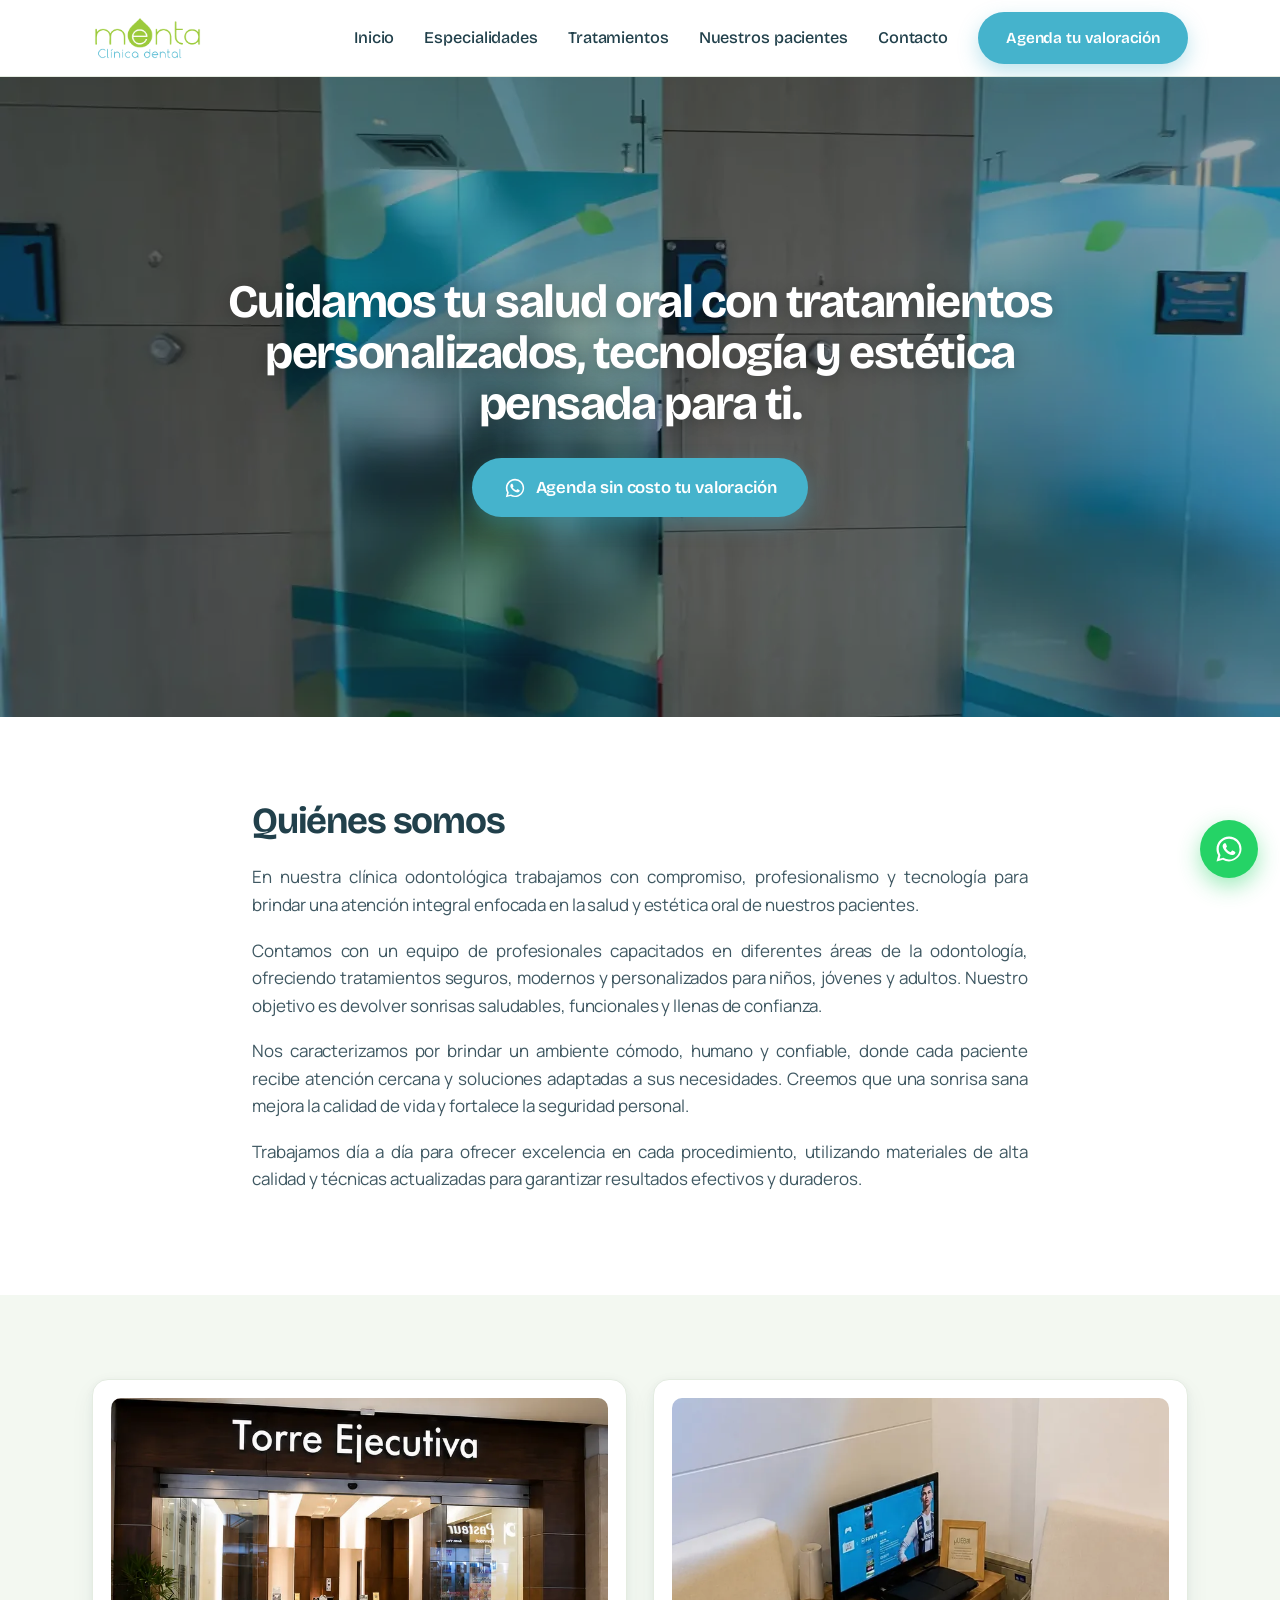
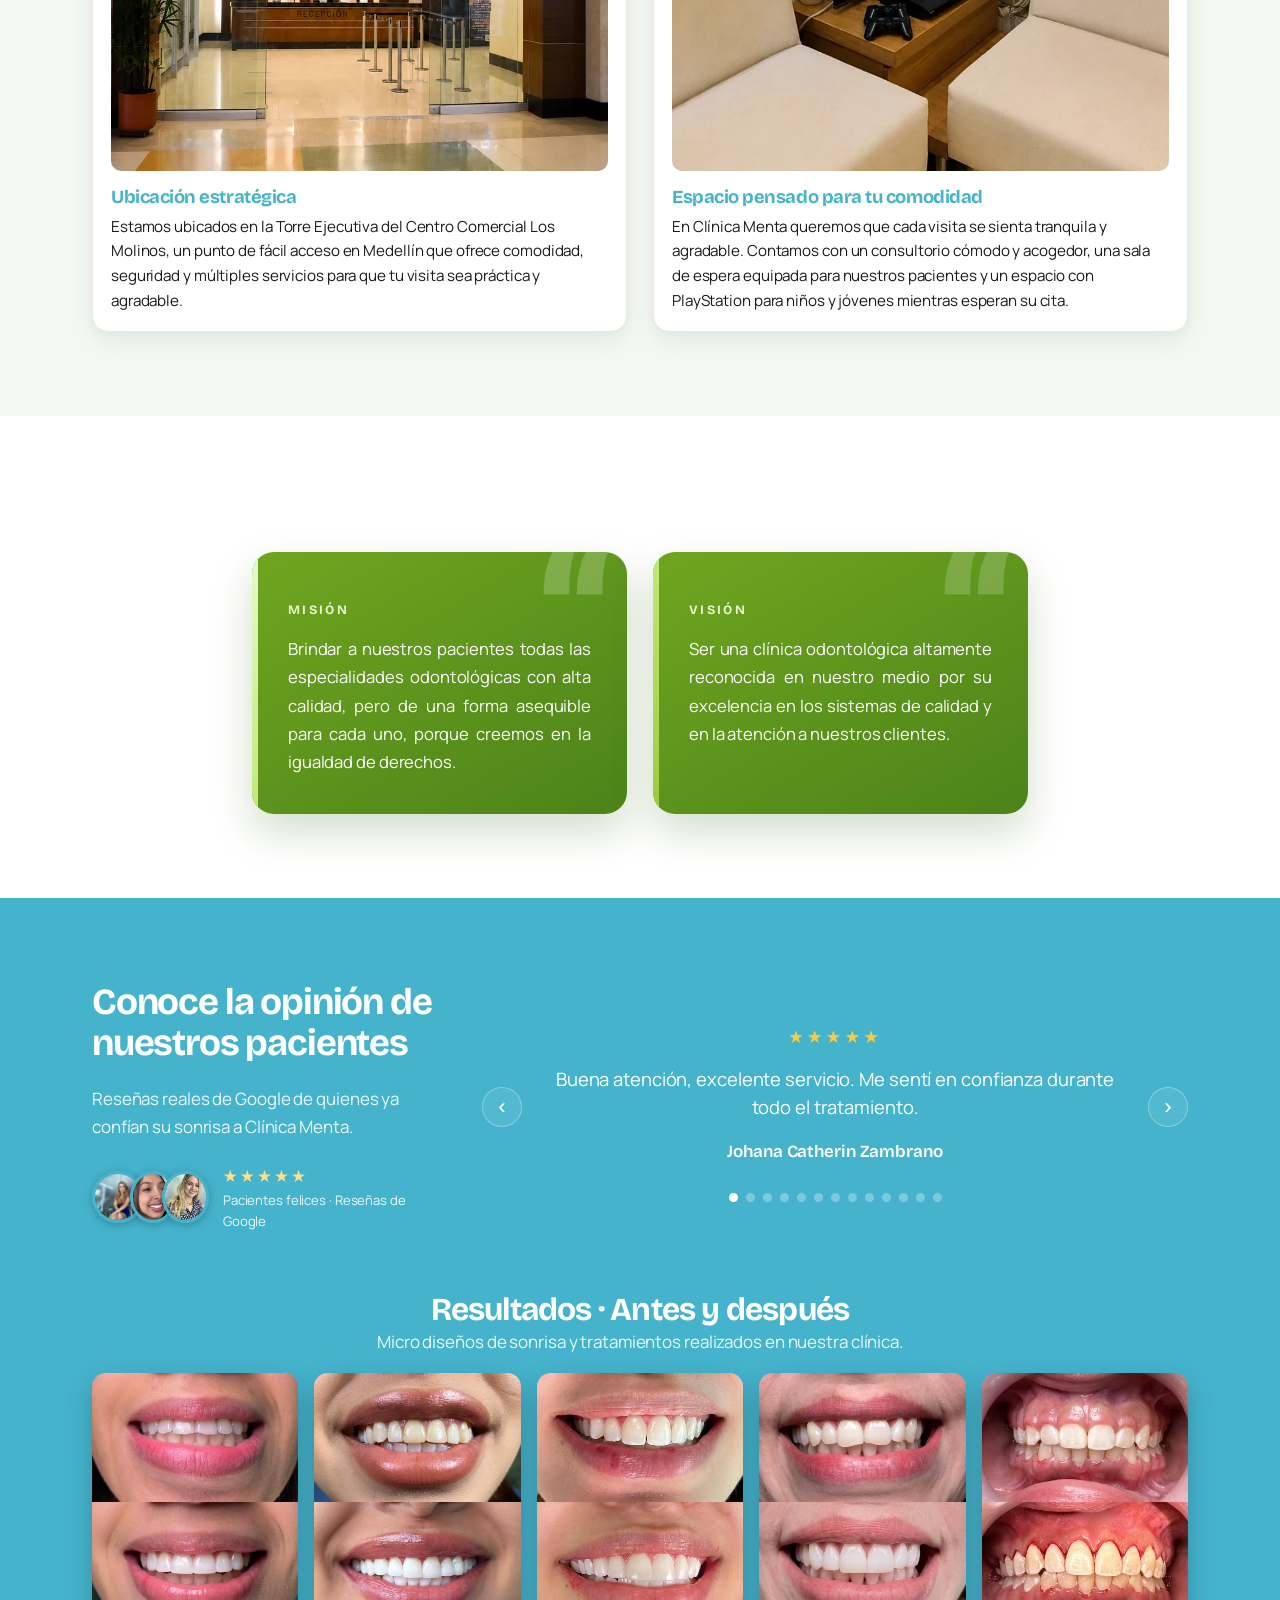
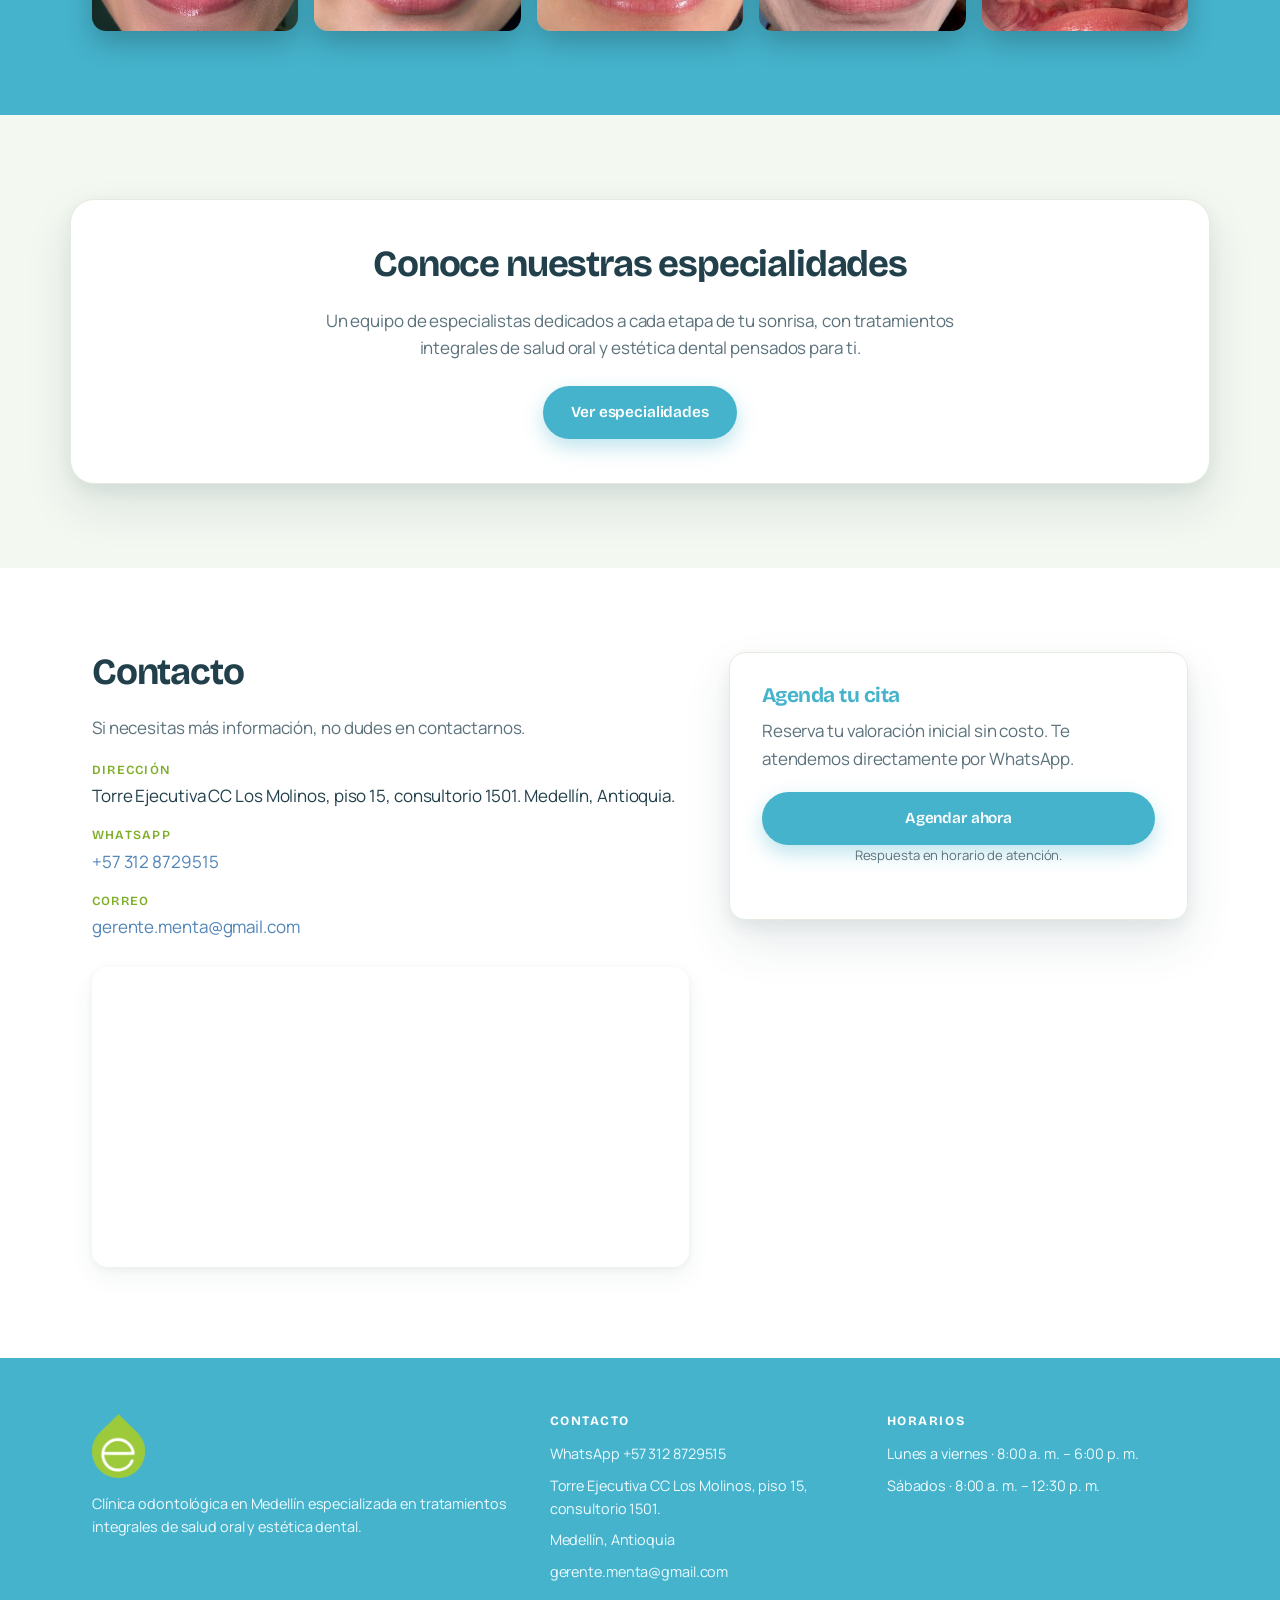
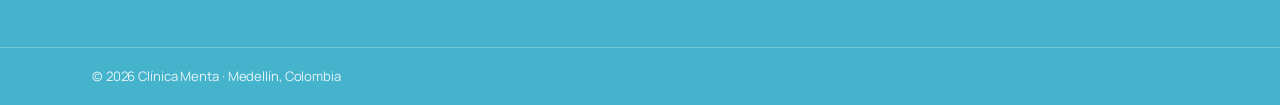
==== commit 7d944b7c: "add" ====
--- a/index.html
+++ b/index.html
@@ -11,7 +11,7 @@
   <link rel="preconnect" href="https://fonts.googleapis.com" />
   <link rel="preconnect" href="https://fonts.gstatic.com" crossorigin />
   <link href="https://fonts.googleapis.com/css2?family=Bricolage+Grotesque:opsz,wght@12..96,400..800&family=Manrope:wght@400..800&display=swap" rel="stylesheet" />
-  <link rel="stylesheet" href="assets/css/styles.css?v=13" />
+  <link rel="stylesheet" href="assets/css/styles.css?v=15" />
 </head>
 <body data-theme="light">
   <a class="skip-link" href="#contenido">Saltar al contenido</a>
@@ -26,7 +26,7 @@
       <nav class="nav" id="nav" aria-label="Navegación principal">
         <a href="index.html#inicio">Inicio</a>
         <a href="servicios.html">Especialidades</a>
-        <a href="servicios.html#tratamientos">Tratamientos</a>
+        <a href="tratamientos.html">Tratamientos</a>
         <a href="index.html#pacientes">Nuestros pacientes</a>
         <a href="index.html#contacto">Contacto</a>
       </nav>
@@ -81,28 +81,20 @@
         <ul class="clinic-photos reveal">
           <li class="clinic-photo">
             <div class="clinic-photo__img"><img src="assets/img/espacio/espacio-1.webp" alt="Recepción de la Torre Ejecutiva, CC Los Molinos" loading="lazy" width="800" height="1000" /></div>
-            <h3 class="clinic-photo__title">Torre Ejecutiva</h3>
-            <p>Recepción y acceso de fácil llegada en el CC Los Molinos.</p>
+            <h3 class="clinic-photo__title">Ubicación estratégica</h3>
+            <p>Estamos ubicados en la Torre Ejecutiva del Centro Comercial Los Molinos, un punto de fácil acceso en Medellín que ofrece comodidad, seguridad y múltiples servicios para que tu visita sea práctica y agradable.</p>
           </li>
           <li class="clinic-photo">
             <div class="clinic-photo__img"><img src="assets/img/espacio/espacio-2.webp" alt="Sala de espera con PlayStation en Clínica Menta" loading="lazy" width="800" height="1000" /></div>
-            <h3 class="clinic-photo__title">Sala de espera cómoda</h3>
-            <p>Un espacio con PlayStation para niños y jóvenes mientras esperan su cita.</p>
+            <h3 class="clinic-photo__title">Espacio pensado para tu comodidad</h3>
+            <p>En Clínica Menta queremos que cada visita se sienta tranquila y agradable. Contamos con un consultorio cómodo y acogedor, una sala de espera equipada para nuestros pacientes y un espacio con PlayStation para niños y jóvenes mientras esperan su cita.</p>
           </li>
         </ul>
       </div>
     </section>
 
-    <!-- ===== Espacio · Ubicación · Misión / Visión ===== -->
+    <!-- ===== Misión / Visión ===== -->
     <section class="section">
-      <div class="container narrow reveal">
-        <h2 class="section__title">Espacio pensado para tu comodidad</h2>
-        <p>En Clínica Menta queremos que cada visita se sienta tranquila y agradable. Contamos con un consultorio cómodo y acogedor, una sala de espera equipada para nuestros pacientes y un espacio con PlayStation para niños y jóvenes mientras esperan su cita.</p>
-
-        <h2 class="section__title section__title--mt">Ubicación estratégica</h2>
-        <p>Estamos ubicados en la Torre Ejecutiva del Centro Comercial Los Molinos, un punto de fácil acceso en Medellín que ofrece comodidad, seguridad y múltiples servicios para que tu visita sea práctica y agradable.</p>
-      </div>
-
       <div class="container narrow">
         <div class="purpose">
           <article class="purpose__card purpose__card--mission reveal">
--- a/assets/css/styles.css
+++ b/assets/css/styles.css
@@ -479,7 +479,7 @@
 .clinic-photo__img img { width: 100%; height: 100%; object-fit: cover; transition: transform .5s ease; }
 .clinic-photo:hover .clinic-photo__img img { transform: scale(1.05); }
 .clinic-photo__title { color: var(--cyan); font-size: 1.15rem; margin: 16px 0 8px; }
-.clinic-photo p { color: var(--ink-soft); font-size: .94rem; margin: 0; }
+.clinic-photo p { color: #1a1a1a; font-weight: 400; font-size: .95rem; margin: 0; }
 
 /* Teaser especialidades sin arte (una sola columna) */
 .svc-cta--solo { grid-template-columns: 1fr; text-align: center; }
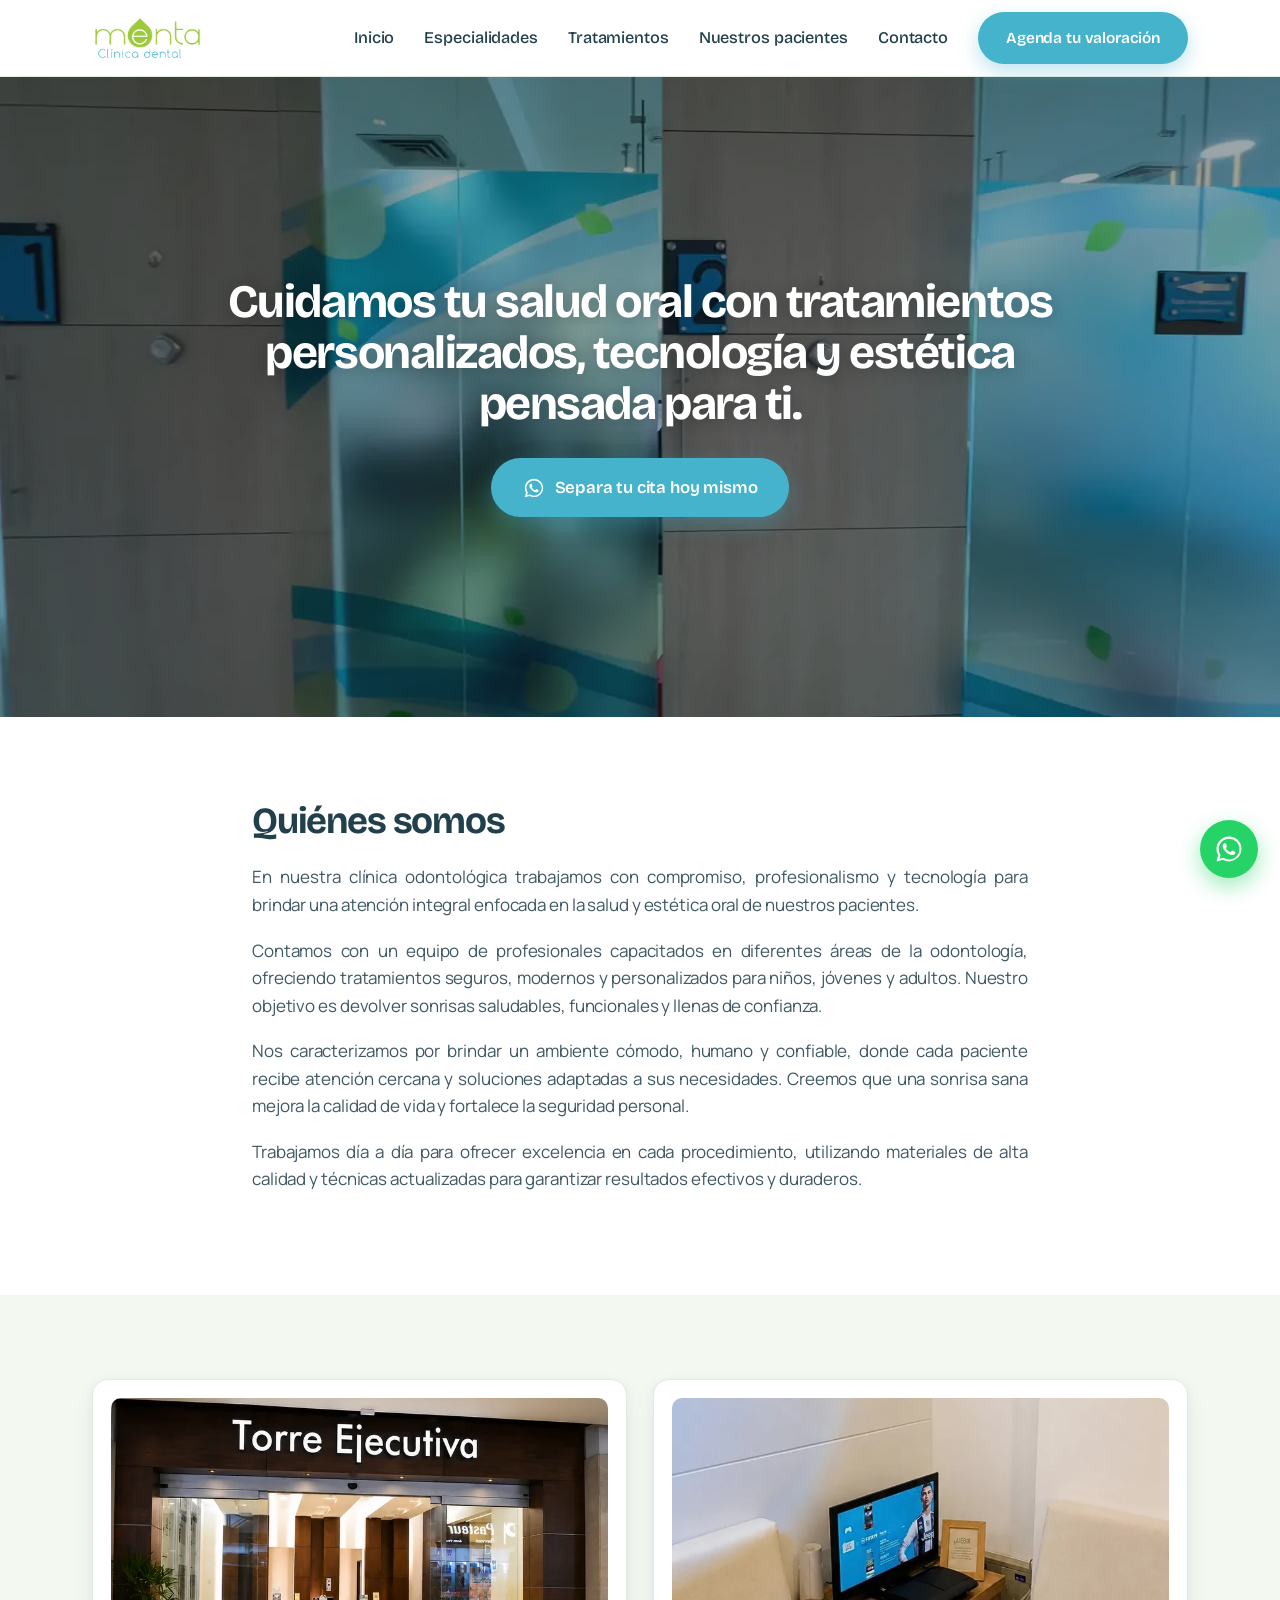
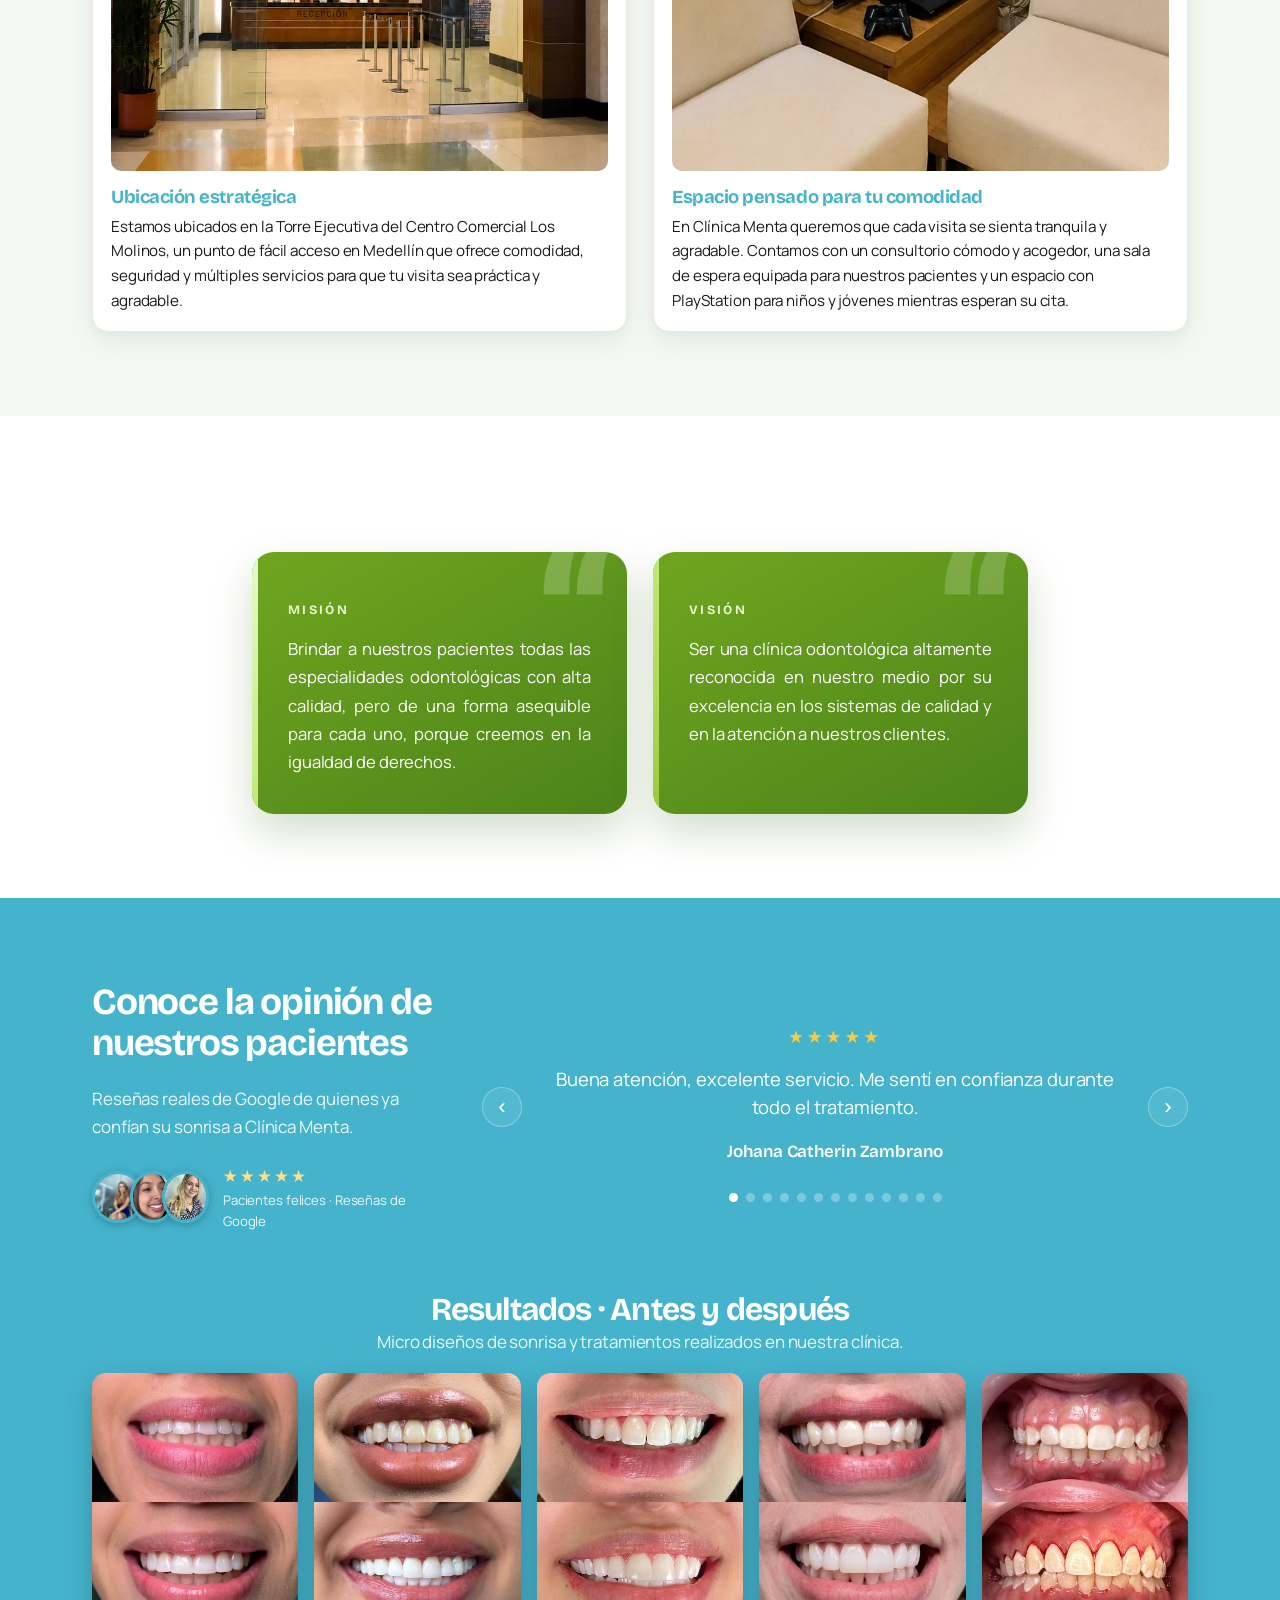
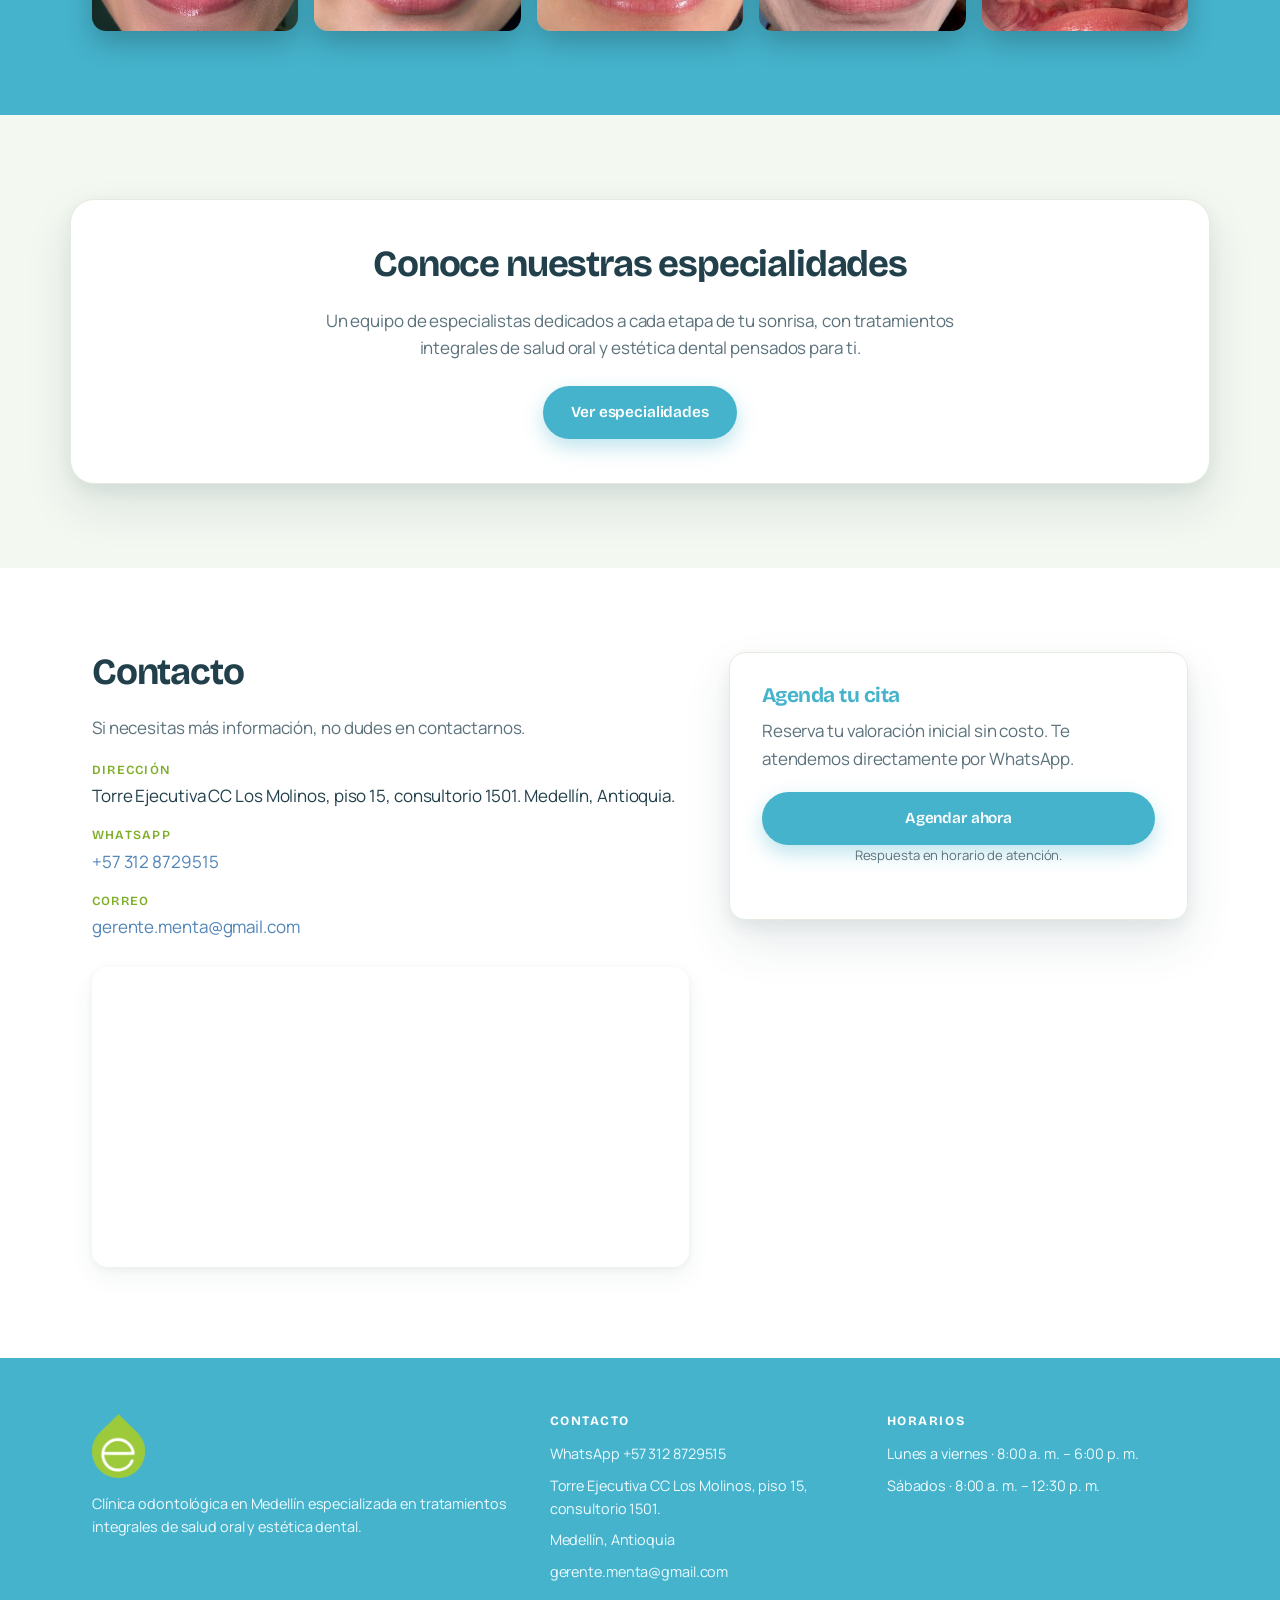
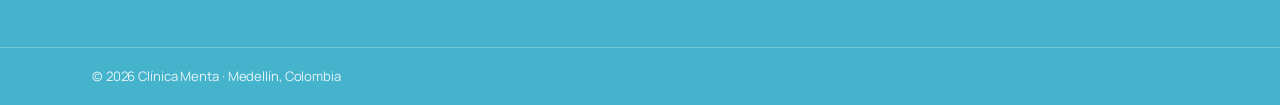
==== commit a95f15e8: "add" ====
--- a/index.html
+++ b/index.html
@@ -11,7 +11,7 @@
   <link rel="preconnect" href="https://fonts.googleapis.com" />
   <link rel="preconnect" href="https://fonts.gstatic.com" crossorigin />
   <link href="https://fonts.googleapis.com/css2?family=Bricolage+Grotesque:opsz,wght@12..96,400..800&family=Manrope:wght@400..800&display=swap" rel="stylesheet" />
-  <link rel="stylesheet" href="assets/css/styles.css?v=15" />
+  <link rel="stylesheet" href="assets/css/styles.css?v=16" />
 </head>
 <body data-theme="light">
   <a class="skip-link" href="#contenido">Saltar al contenido</a>
@@ -58,7 +58,7 @@
         <h1 class="hero__title">Cuidamos tu salud oral con tratamientos personalizados, tecnología y estética pensada para ti.</h1>
         <a class="btn btn--cta btn--lg" href="https://wa.link/eql0i4" target="_blank" rel="noopener">
           <svg class="ico-wpp" viewBox="0 0 32 32" width="22" height="22" aria-hidden="true" fill="currentColor"><path d="M16.004 2.667c-7.36 0-13.337 5.977-13.337 13.337 0 2.352.616 4.652 1.785 6.677L2.667 29.333l6.83-1.79a13.27 13.27 0 0 0 6.507 1.658h.005c7.36 0 13.337-5.977 13.337-13.337 0-3.563-1.388-6.913-3.908-9.434a13.25 13.25 0 0 0-9.434-3.763zm0 24.448h-.004a11.07 11.07 0 0 1-5.638-1.544l-.404-.24-4.053 1.063 1.082-3.95-.263-.42a11.03 11.03 0 0 1-1.69-5.886c0-6.117 4.978-11.094 11.099-11.094a11.02 11.02 0 0 1 7.842 3.252 11.02 11.02 0 0 1 3.249 7.846c0 6.118-4.978 11.094-11.097 11.094zm6.085-8.31c-.333-.167-1.973-.974-2.279-1.085-.305-.111-.528-.167-.75.167-.222.333-.861 1.085-1.056 1.307-.194.222-.389.25-.722.083-.333-.167-1.408-.519-2.682-1.655-.991-.884-1.66-1.976-1.855-2.309-.194-.333-.021-.513.146-.679.15-.149.333-.389.5-.583.166-.195.222-.334.333-.556.111-.222.056-.417-.028-.583-.083-.167-.75-1.808-1.027-2.475-.27-.649-.545-.561-.75-.572l-.639-.011c-.222 0-.583.083-.889.417-.305.333-1.166 1.139-1.166 2.78 0 1.64 1.194 3.224 1.36 3.446.167.222 2.35 3.587 5.692 5.03.795.344 1.416.549 1.9.703.798.254 1.524.218 2.099.132.64-.096 1.973-.806 2.251-1.585.278-.78.278-1.448.194-1.587-.083-.139-.305-.222-.638-.389z"/></svg>
-          Agenda sin costo tu valoración
+          Separa tu cita hoy mismo
         </a>
       </div>
     </section>
--- a/assets/css/styles.css
+++ b/assets/css/styles.css
@@ -653,3 +653,38 @@
 .svc__title, .tt-grid__title, .casos__title, .otras__head h3, .tt-tiers-wrap h4 { letter-spacing: -0.025em; }
 /* números/acentos de marca con degradado se mantienen nítidos */
 .member__info strong, .doctor figcaption strong, .tt-card__body strong { letter-spacing: -0.02em; }
+
+/* ============================================================
+   9. Expandables de blanqueamiento / sistemas ortodoncia
+   ============================================================ */
+
+/* Grid: altura uniforme en todas las cards */
+.tt-grid { align-items: stretch; }
+.tt-card { display: flex; flex-direction: column; }
+
+/* tier como <details>: ocultar marcador y estilar "Ver más" */
+.tt-tier { cursor: default; }
+.tt-tier > summary { list-style: none; cursor: pointer; }
+.tt-tier > summary::-webkit-details-marker { display: none; }
+.tt-tier__more { display: inline-block; margin-top: 14px; font-family: var(--font-display); font-weight: 600; font-size: .85rem; color: var(--green-dark); }
+.tt-tier[open] .tt-tier__more::after { content: " · cerrar"; }
+.tt-tier__detail { margin-top: 16px; padding-top: 16px; border-top: 1px solid var(--border); font-size: .93rem; color: #44606a; }
+.tt-tier__detail p { margin: 0 0 10px; }
+.tt-tier__detail ul { margin: 4px 0 10px; padding-left: 18px; }
+.tt-tier__detail li { margin-bottom: 4px; }
+/* badge posición en <details> */
+.tt-tier--popular .tt-tier__badge { display: block; width: fit-content; margin-bottom: 12px; }
+
+/* tt-more: "Ver más" inline dentro de las cards de sistemas ortodoncia */
+.tt-more { margin-top: 14px; }
+.tt-more > summary { list-style: none; cursor: pointer; display: inline-flex; align-items: center; gap: 4px;
+  font-family: var(--font-display); font-weight: 600; font-size: .85rem; color: var(--green-dark); }
+.tt-more > summary::-webkit-details-marker { display: none; }
+.tt-more[open] > summary::after { content: " · cerrar"; }
+.tt-more__body { margin-top: 12px; padding-top: 12px; border-top: 1px solid var(--border); font-size: .9rem; color: #44606a; }
+.tt-more__body p { margin: 0 0 10px; }
+.tt-more__body p:last-child { margin-bottom: 0; }
+
+/* h5/h6 dentro de los paneles de tratamiento */
+.tt-panel h5 { font-size: 1.05rem; color: var(--blue); margin: 22px 0 8px; letter-spacing: -0.015em; }
+.tt-panel h6 { font-size: .95rem; color: var(--ink); font-weight: 600; margin: 14px 0 6px; letter-spacing: -0.01em; }
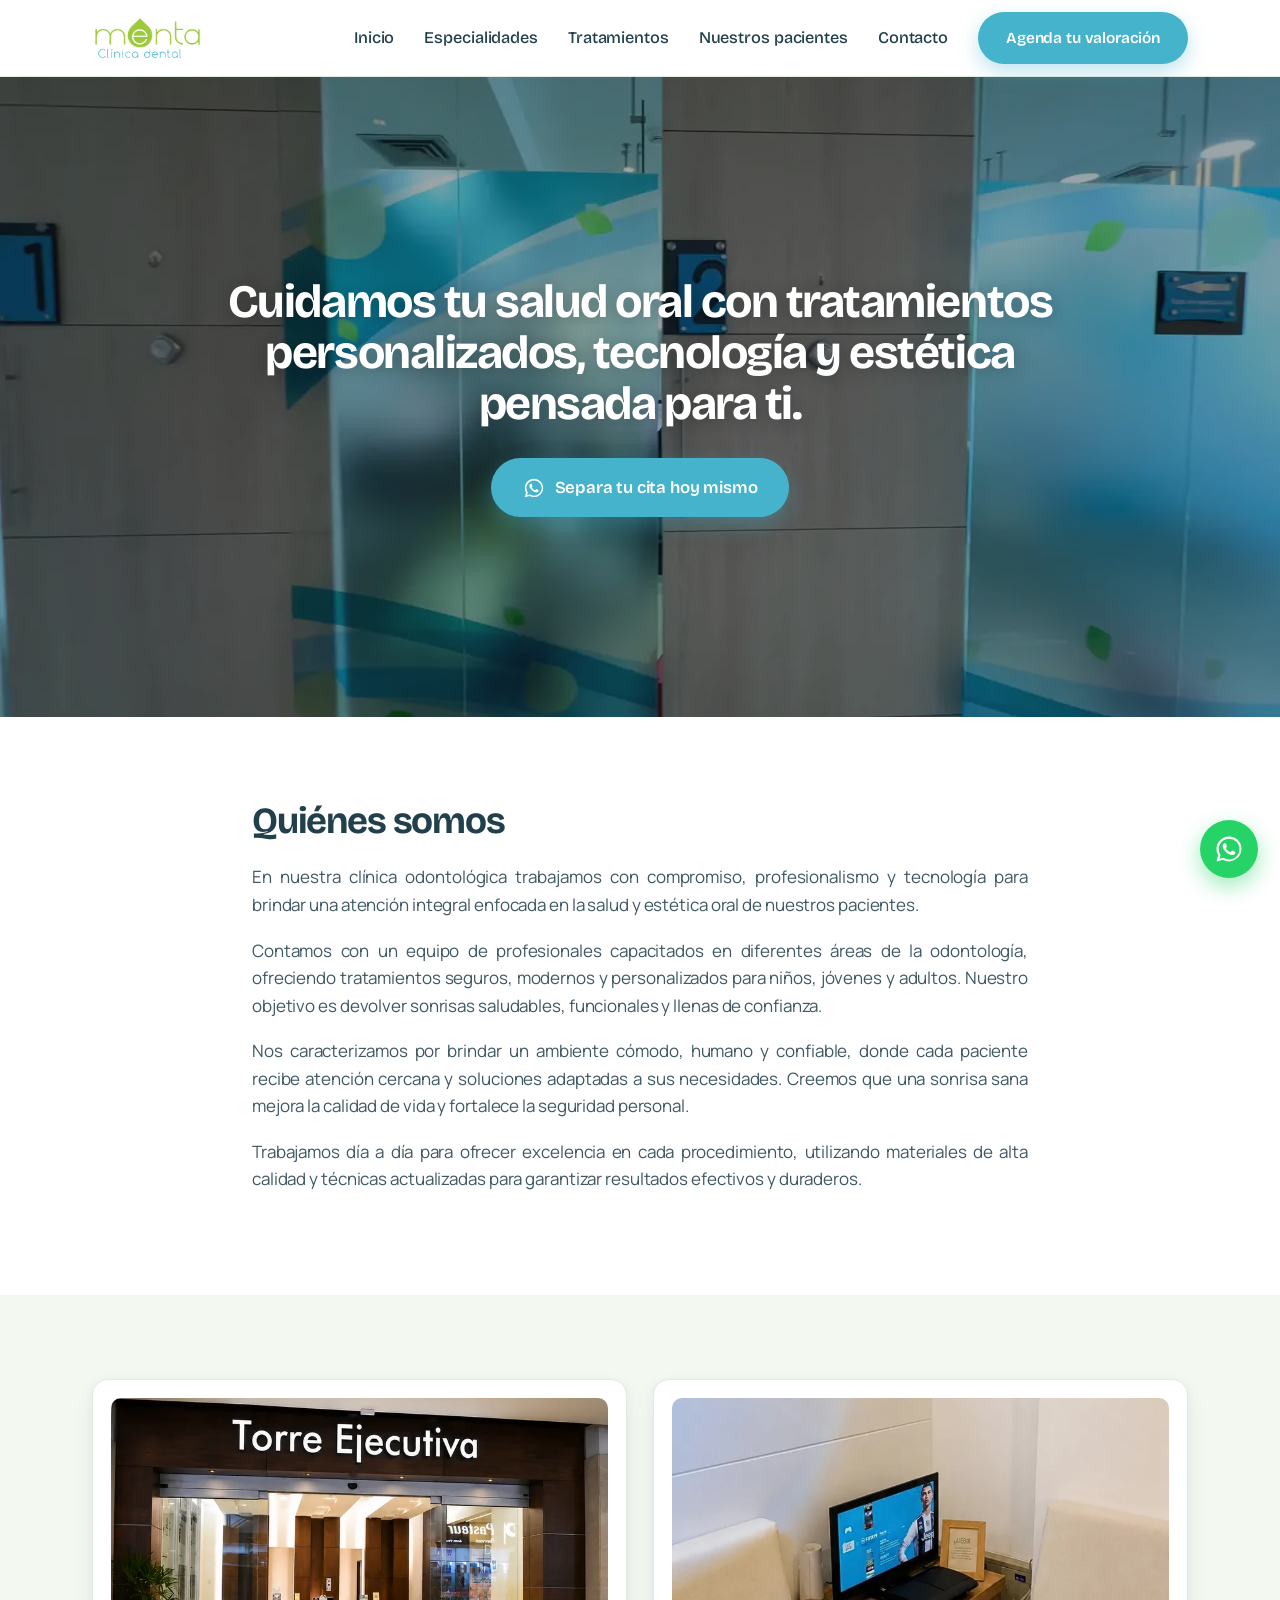
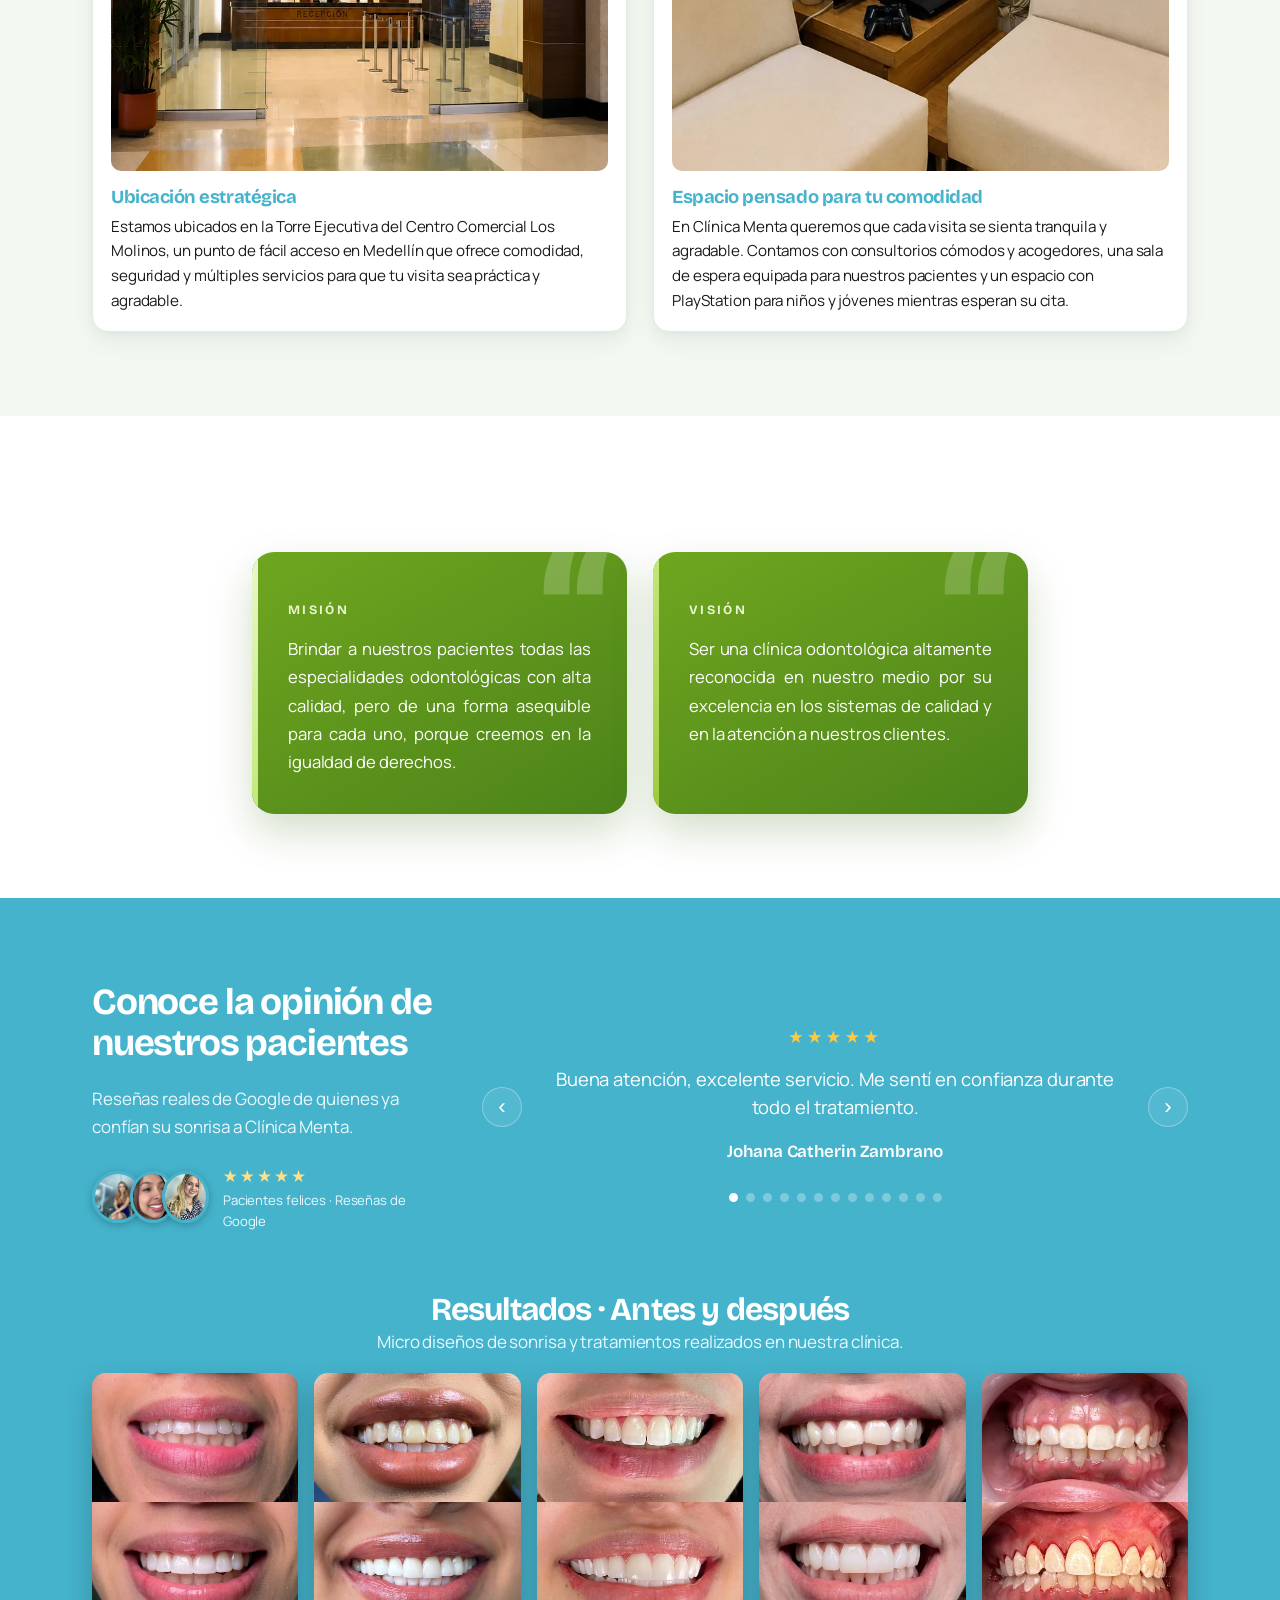
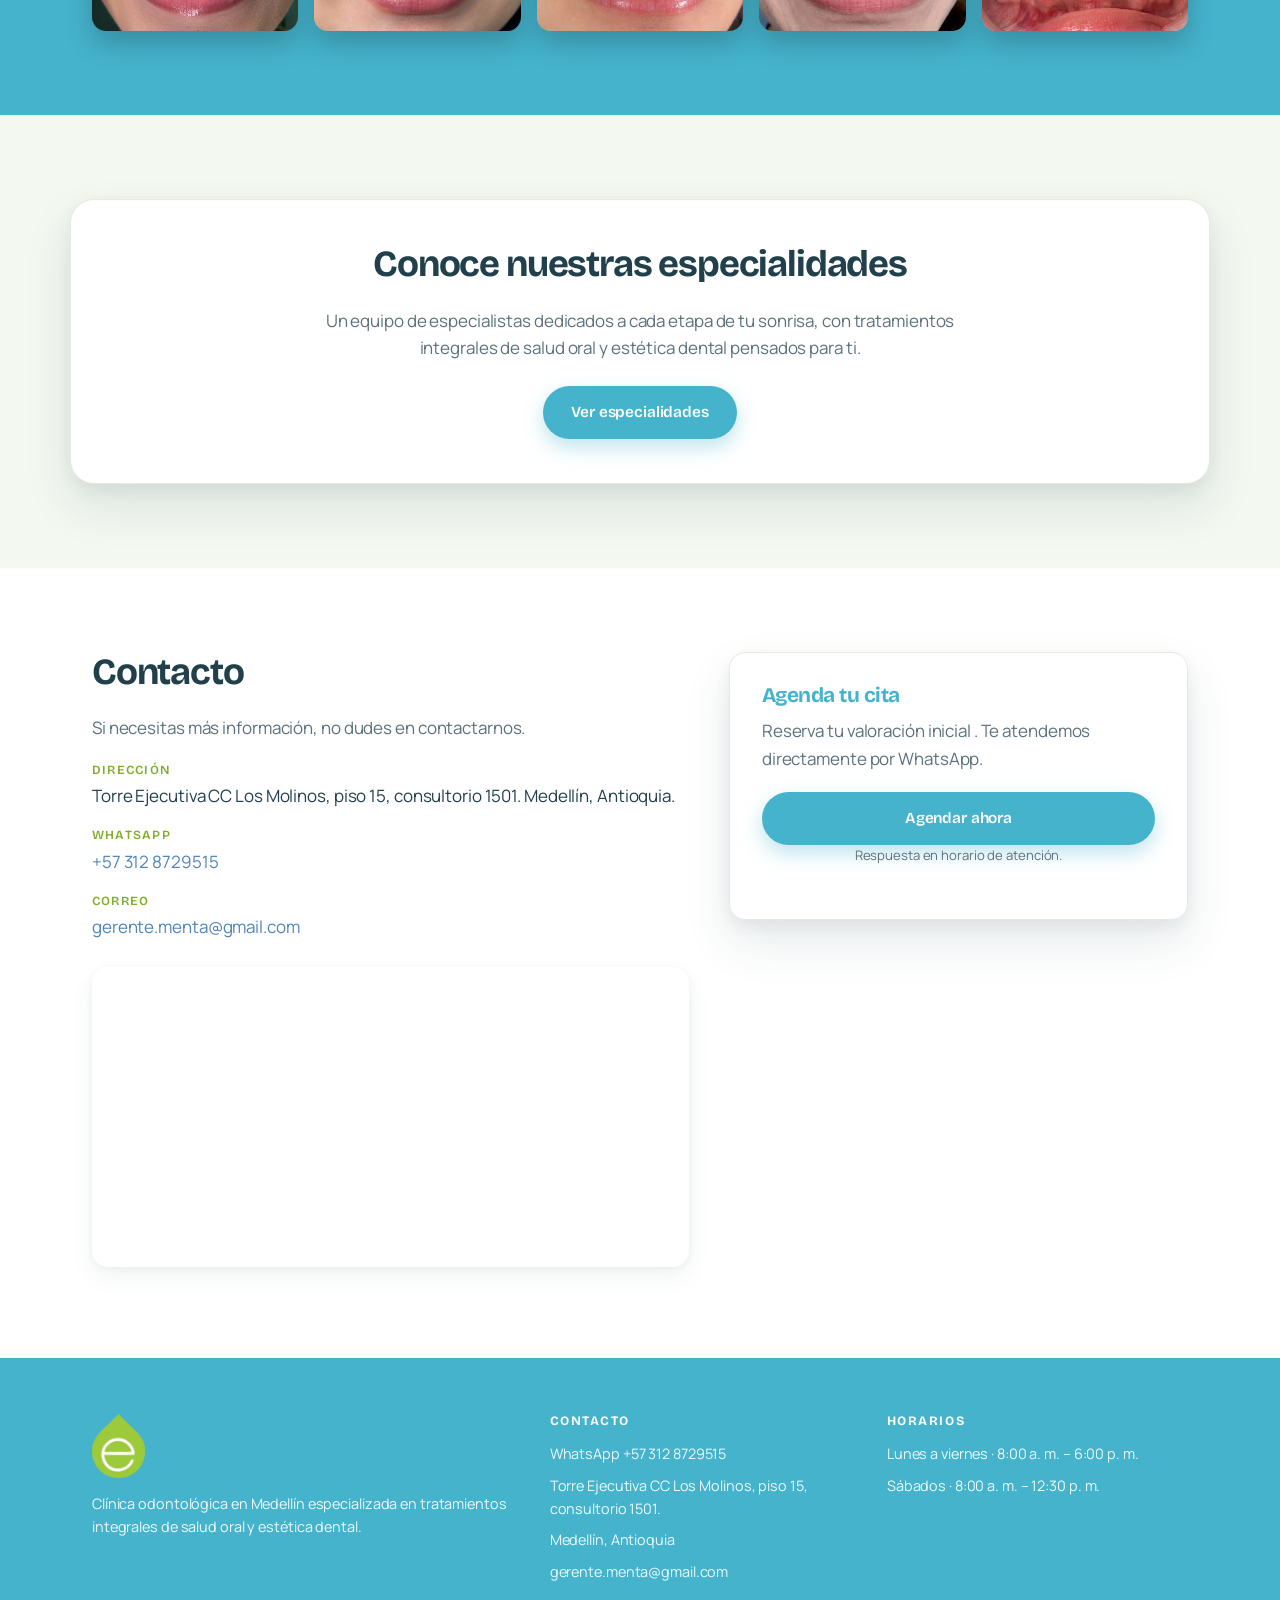
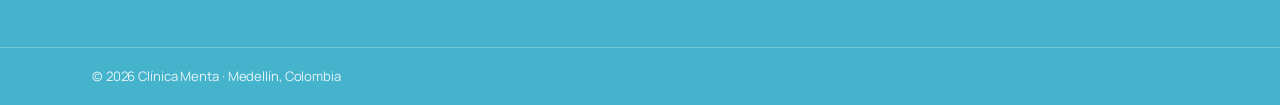
==== commit 0939abbb: "add" ====
--- a/index.html
+++ b/index.html
@@ -4,14 +4,14 @@
   <meta charset="UTF-8" />
   <meta name="viewport" content="width=device-width, initial-scale=1" />
   <title>Clínica Menta · Odontología integral en Medellín</title>
-  <meta name="description" content="Clínica odontológica en Medellín especializada en tratamientos integrales de salud oral y estética dental. Agenda sin costo tu valoración." />
+  <meta name="description" content="Clínica odontológica en Medellín especializada en tratamientos integrales de salud oral y estética dental. Agenda tu valoración." />
   <meta name="theme-color" content="#ffffff" />
 
   <link rel="icon" type="image/png" href="assets/img/favicon.png" />
   <link rel="preconnect" href="https://fonts.googleapis.com" />
   <link rel="preconnect" href="https://fonts.gstatic.com" crossorigin />
   <link href="https://fonts.googleapis.com/css2?family=Bricolage+Grotesque:opsz,wght@12..96,400..800&family=Manrope:wght@400..800&display=swap" rel="stylesheet" />
-  <link rel="stylesheet" href="assets/css/styles.css?v=16" />
+  <link rel="stylesheet" href="assets/css/styles.css?v=23" />
 </head>
 <body data-theme="light">
   <a class="skip-link" href="#contenido">Saltar al contenido</a>
@@ -87,7 +87,7 @@
           <li class="clinic-photo">
             <div class="clinic-photo__img"><img src="assets/img/espacio/espacio-2.webp" alt="Sala de espera con PlayStation en Clínica Menta" loading="lazy" width="800" height="1000" /></div>
             <h3 class="clinic-photo__title">Espacio pensado para tu comodidad</h3>
-            <p>En Clínica Menta queremos que cada visita se sienta tranquila y agradable. Contamos con un consultorio cómodo y acogedor, una sala de espera equipada para nuestros pacientes y un espacio con PlayStation para niños y jóvenes mientras esperan su cita.</p>
+            <p>En Clínica Menta queremos que cada visita se sienta tranquila y agradable. Contamos con consultorios cómodos y acogedores, una sala de espera equipada para nuestros pacientes y un espacio con PlayStation para niños y jóvenes mientras esperan su cita.</p>
           </li>
         </ul>
       </div>
@@ -197,7 +197,7 @@
         <!-- Reemplazar el href por el enlace del software de agendamiento cuando esté listo -->
         <aside class="booking reveal">
           <h3>Agenda tu cita</h3>
-          <p>Reserva tu valoración inicial sin costo. Te atendemos directamente por WhatsApp.</p>
+          <p>Reserva tu valoración inicial . Te atendemos directamente por WhatsApp.</p>
           <a class="btn btn--cta btn--block" href="https://wa.link/eql0i4" target="_blank" rel="noopener">Agendar ahora</a>
           <p class="booking__note">Respuesta en horario de atención.</p>
         </aside>
--- a/assets/css/styles.css
+++ b/assets/css/styles.css
@@ -558,7 +558,8 @@
 .tt-sub__img { aspect-ratio: 4 / 3; overflow: hidden; background: var(--bg-muted); }
 .tt-sub__img img { width: 100%; height: 100%; object-fit: cover; }
 .tt-sub__txt { padding: 14px 16px 16px; }
-.tt-sub__txt strong { display: block; font-family: var(--font-display); color: var(--ink); font-size: 1rem; margin-bottom: 4px; }
+.tt-sub__txt > strong { display: block; font-family: var(--font-display); color: var(--ink); font-size: 1rem; margin-bottom: 4px; }
+.tt-more__body strong { display: inline; font-weight: 700; }
 .tt-sub__txt span { color: var(--ink-soft); font-size: .86rem; }
 .tt-sub--systems .tt-sub__txt dl { margin: 8px 0 0; display: grid; gap: 4px; }
 .tt-sub--systems .tt-sub__txt dt { font-size: .72rem; letter-spacing: .06em; text-transform: uppercase; color: var(--green-dark); }
@@ -574,8 +575,10 @@
 .tt-tiers { display: grid; grid-template-columns: repeat(3, 1fr); gap: 18px; text-align: left; }
 .tt-tier { border: 1px solid var(--border); border-radius: 16px; padding: 26px 24px; background: #fff; position: relative; }
 .tt-tier--popular { border-color: var(--green); box-shadow: 0 10px 26px rgba(156,203,59,.18); }
-.tt-tier__badge { position: absolute; top: -13px; left: 24px; background: var(--green); color: #fff; font-family: var(--font-display);
-  font-size: .68rem; font-weight: 700; letter-spacing: .06em; text-transform: uppercase; padding: 5px 12px; border-radius: 999px; }
+.tt-tier__badge { position: absolute; top: -14px; left: 50%; transform: translateX(-50%);
+  background: var(--green); color: #fff; font-family: var(--font-display); white-space: nowrap;
+  font-size: .68rem; font-weight: 700; letter-spacing: .06em; text-transform: uppercase; padding: 5px 14px; border-radius: 999px; }
+.tt-tier--popular { position: relative; }
 .tt-tier > strong { display: block; font-family: var(--font-display); font-size: 1.2rem; color: var(--ink); margin-bottom: 16px; }
 .tt-tier dl { margin: 0; }
 .tt-tier dt { font-size: .72rem; letter-spacing: .06em; text-transform: uppercase; color: var(--ink-soft); margin-top: 12px; }
